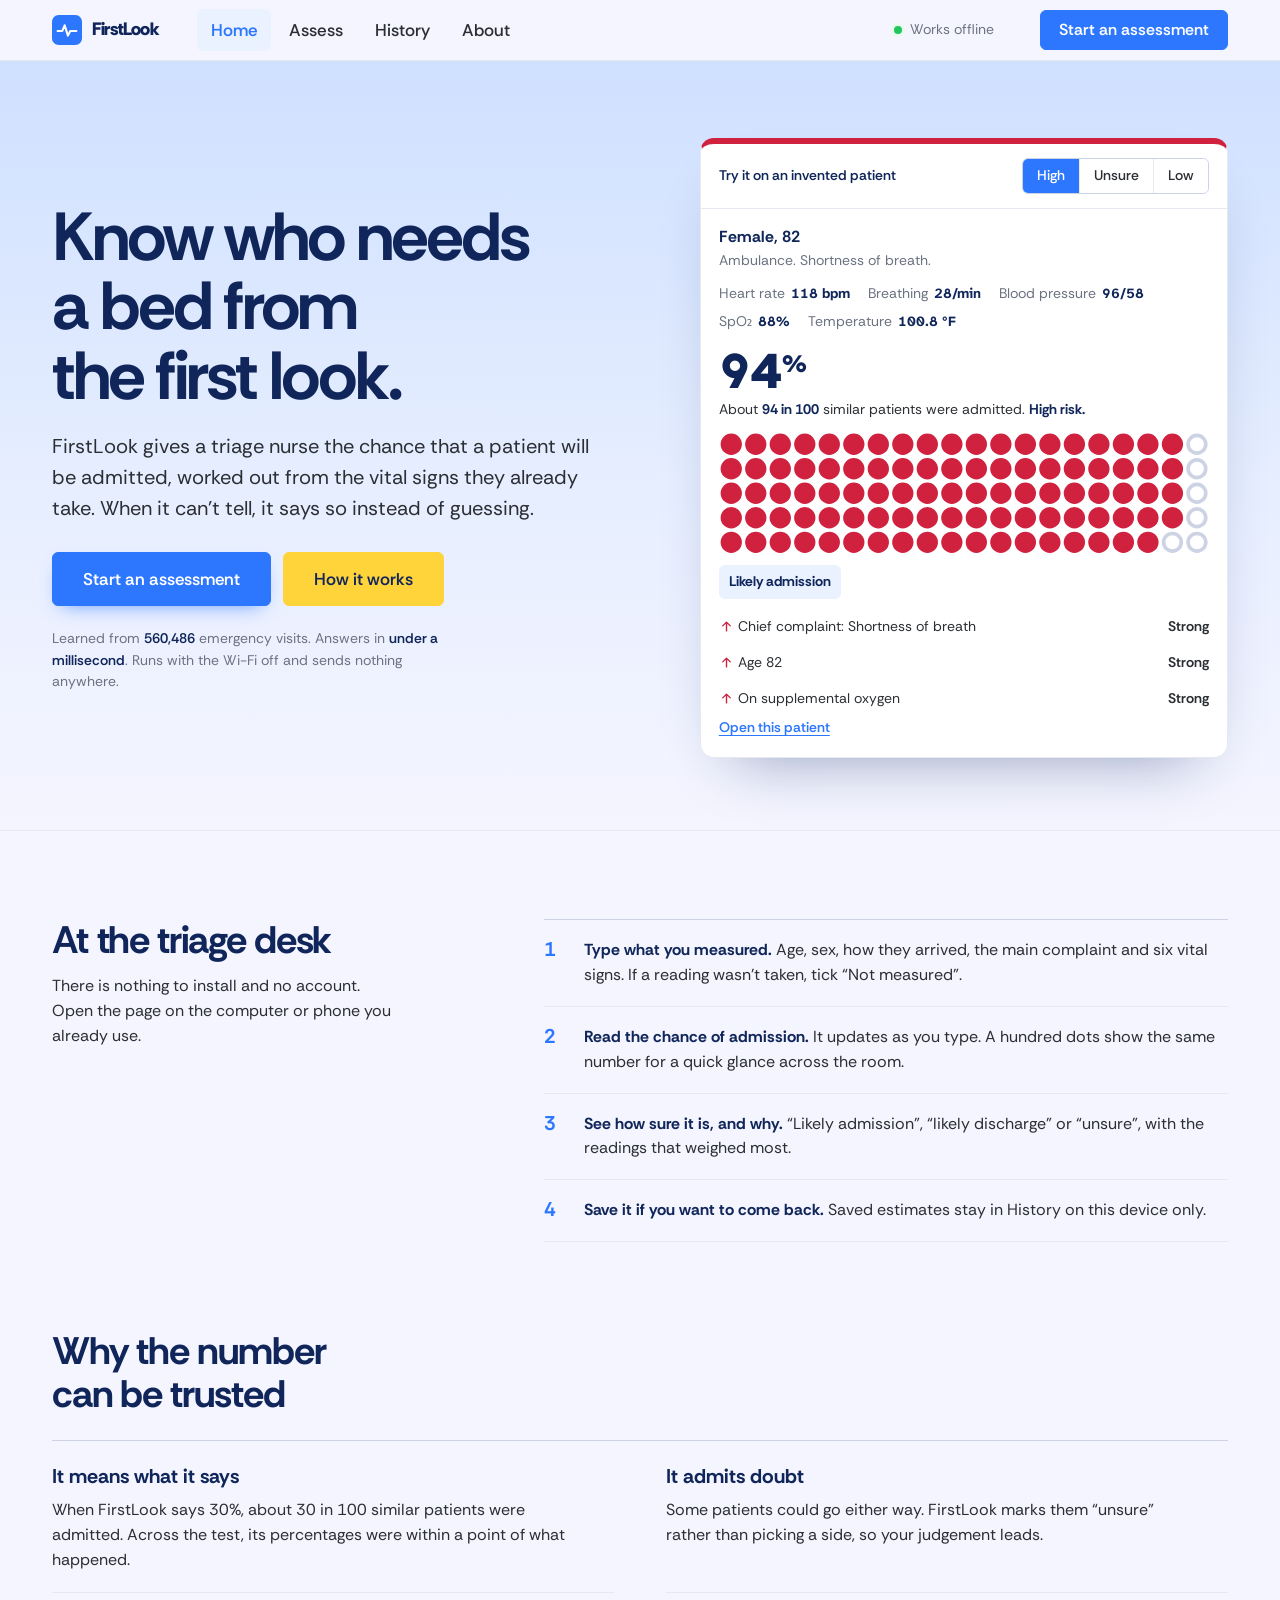
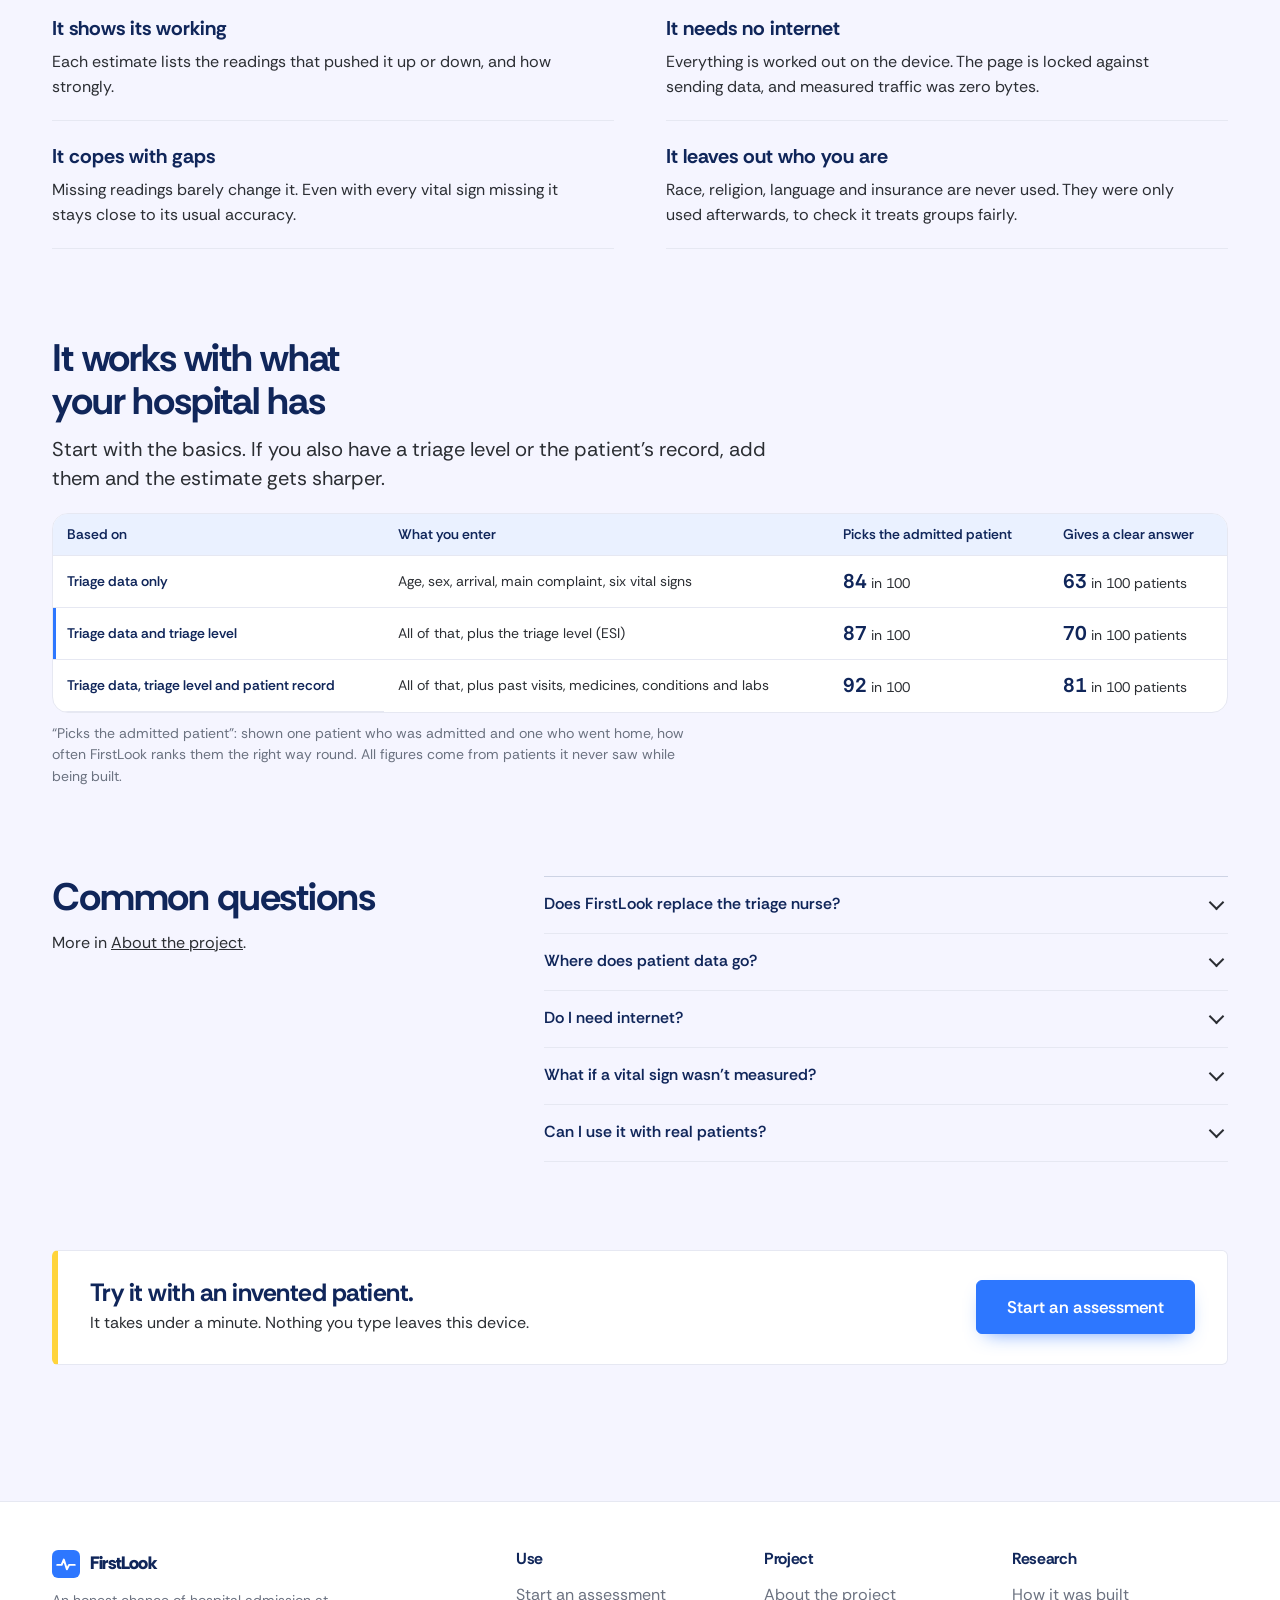
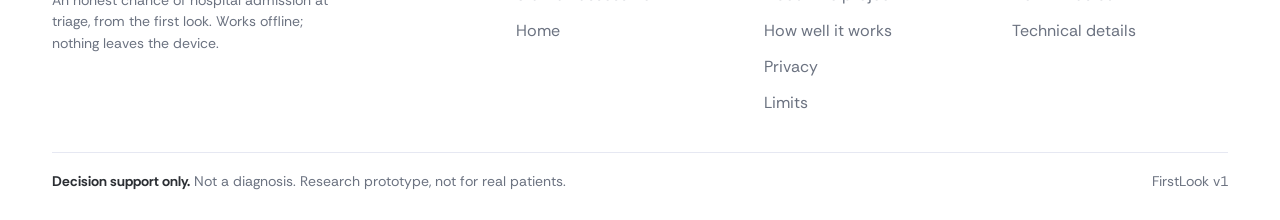
==== frontend/index.html @ 9203020d "Rebuild the web app as a full site with History; split frontend/backend; reorganise src - frontend/:" ====
<!DOCTYPE html>
<html lang="en">
<head>
<meta charset="utf-8">
<meta name="viewport" content="width=device-width, initial-scale=1, viewport-fit=cover">
<meta name="theme-color" content="#f5f5ff">
<meta name="color-scheme" content="light">
<meta name="description" content="FirstLook estimates emergency-department admission risk at triage — calibrated, explained, honest about uncertainty, and fully offline.">
<meta http-equiv="Content-Security-Policy" content="default-src 'self'; script-src 'self'; style-src 'self' 'unsafe-inline'; img-src 'self' data:; font-src 'self'; connect-src 'self'; base-uri 'none'; form-action 'none'">
<title>FirstLook · Admission chance at triage</title>
<link rel="manifest" href="manifest.webmanifest">
<link rel="icon" href="icon.svg" type="image/svg+xml">
<link rel="preload" href="fonts/rethink-sans-latin.woff2" as="font" type="font/woff2" crossorigin>
<link rel="preload" href="fonts/atkinson-next-latin.woff2" as="font" type="font/woff2" crossorigin>
<link rel="stylesheet" href="css/app.css">
</head>
<body>
<svg width="0" height="0" style="position:absolute" aria-hidden="true">
  <defs>
    <pattern id="hatch" width="6" height="6" patternUnits="userSpaceOnUse" patternTransform="rotate(45)">
      <rect width="6" height="6" fill="#fff"/><line x1="0" y1="0" x2="0" y2="6" stroke="currentColor" stroke-width="2.4"/>
    </pattern>
  </defs>
  <symbol id="i-dice" viewBox="0 0 24 24"><rect x="3.5" y="3.5" width="17" height="17" rx="4" fill="none" stroke="currentColor" stroke-width="1.8"/><circle cx="8.5" cy="8.5" r="1.4" fill="currentColor"/><circle cx="15.5" cy="15.5" r="1.4" fill="currentColor"/><circle cx="12" cy="12" r="1.4" fill="currentColor"/></symbol>
  <symbol id="i-x" viewBox="0 0 24 24"><path d="M6 6l12 12M18 6L6 18" stroke="currentColor" stroke-width="2" stroke-linecap="round"/></symbol>
  <symbol id="i-up" viewBox="0 0 24 24"><path d="M12 19V5M6 11l6-6 6 6" fill="none" stroke="currentColor" stroke-width="2.2" stroke-linecap="round" stroke-linejoin="round"/></symbol>
  <symbol id="i-down" viewBox="0 0 24 24"><path d="M12 5v14M6 13l6 6 6-6" fill="none" stroke="currentColor" stroke-width="2.2" stroke-linecap="round" stroke-linejoin="round"/></symbol>
  <symbol id="i-bed" viewBox="0 0 24 24"><path d="M3 18V6M3 14h18v4M21 14v-2a3 3 0 00-3-3h-7v5" fill="none" stroke="currentColor" stroke-width="1.9" stroke-linecap="round" stroke-linejoin="round"/><circle cx="7" cy="10.5" r="2" fill="none" stroke="currentColor" stroke-width="1.9"/></symbol>
  <symbol id="i-home" viewBox="0 0 24 24"><path d="M4 11l8-7 8 7v9H4z" fill="none" stroke="currentColor" stroke-width="1.9" stroke-linejoin="round"/><path d="M10 20v-5h4v5" fill="none" stroke="currentColor" stroke-width="1.9"/></symbol>
  <symbol id="i-split" viewBox="0 0 24 24"><circle cx="12" cy="12" r="8.5" fill="none" stroke="currentColor" stroke-width="1.9"/><path d="M12 3.5v17" stroke="currentColor" stroke-width="1.9"/><path d="M12 7.5l4.5 4.5M12 12l3.5 3.5M12 4.5l7 7" stroke="currentColor" stroke-width="1.3"/></symbol>
</svg>

<a class="skip" href="#main">Skip to content</a>
<header class="top"><div class="wrap top-in">
  <a class="brand" href="#/home" translate="no"><img src="icon.svg" width="30" height="30" alt="">FirstLook</a>
  <nav id="nav" aria-label="Pages"><a href="#/home" data-p="home">Home</a><a href="#/assess" data-p="assess">Assess</a><a href="#/history" data-p="history">History <span class="count-badge" id="hcount" hidden></span></a><a href="#/about" data-p="about">About</a></nav>
  <p class="engine" role="status" id="engine"><span class="led" id="led" aria-hidden="true"></span><span id="nettext">Starting…</span></p>
  <a class="btn primary sm top-cta" href="#/assess">Start an assessment</a>
</div></header>
<div id="live" class="sr-only" aria-live="polite"></div>

<main id="main" tabindex="-1">

<!-- ================================================================ HOME -->
<section id="home" aria-labelledby="t-home">
  <div class="hero">
    <div class="wrap hero-grid">
      <div class="hero-copy">
        <h1 id="t-home">Know who needs a bed from the first look.</h1>
        <p class="hero-lede">FirstLook gives a triage nurse the chance that a patient will be admitted, worked out from the vital signs they already take. When it can’t tell, it says so instead of guessing.</p>
        <div class="cta-row">
          <a class="btn primary lg" href="#/assess">Start an assessment</a>
          <a class="btn sun lg" href="#/about">How it works</a>
        </div>
        <p class="hero-small">Learned from <b>560,486</b> emergency visits. Answers in <b id="h-lat">under a millisecond</b>. Runs with the Wi-Fi off and sends nothing anywhere.</p>
      </div>

      <figure class="demo" aria-label="The real model, running on invented patients">
        <div class="demo-top">
          <figcaption>Try it on an invented patient</figcaption>
          <div class="demo-tabs" id="pv-tabs" role="group" aria-label="Choose a preview patient"></div>
        </div>
        <div class="demo-pt"><p class="demo-who" id="pv-who">…</p><p class="demo-sub" id="pv-sub"></p><dl class="demo-vit" id="pv-vit"></dl></div>
        <div class="demo-est">
          <p class="pct"><b class="num" id="pv-pct">–</b><span>%</span></p>
          <p class="demo-say" id="pv-say"></p>
          <div class="array" id="pv-array" aria-hidden="true"></div>
          <p class="demo-verdict" id="pv-verdict"></p>
          <ol class="factors" id="pv-f"></ol>
          <a class="link" id="pv-open" href="#/assess">Open this patient</a>
        </div>
      </figure>
    </div>
  </div>

  <div class="wrap">
    <section class="band two" aria-labelledby="h-how">
      <div><h2 id="h-how">At the triage desk</h2>
        <p>There is nothing to install and no account. Open the page on the computer or phone you already use.</p></div>
      <ol class="plain-steps">
        <li><b>Type what you measured.</b> Age, sex, how they arrived, the main complaint and six vital signs. If a reading wasn’t taken, tick “Not measured”.</li>
        <li><b>Read the chance of admission.</b> It updates as you type. A hundred dots show the same number for a quick glance across the room.</li>
        <li><b>See how sure it is, and why.</b> “Likely admission”, “likely discharge” or “unsure”, with the readings that weighed most.</li>
        <li><b>Save it if you want to come back.</b> Saved estimates stay in History on this device only.</li>
      </ol>
    </section>

    <section class="band" aria-labelledby="h-feat">
      <h2 id="h-feat">Why the number can be trusted</h2>
      <dl class="spec">
        <div><dt>It means what it says</dt><dd>When FirstLook says 30%, about 30 in 100 similar patients were admitted. Across the test, its percentages were within a point of what happened.</dd></div>
        <div><dt>It admits doubt</dt><dd>Some patients could go either way. FirstLook marks them “unsure” rather than picking a side, so your judgement leads.</dd></div>
        <div><dt>It shows its working</dt><dd>Each estimate lists the readings that pushed it up or down, and how strongly.</dd></div>
        <div><dt>It needs no internet</dt><dd>Everything is worked out on the device. The page is locked against sending data, and measured traffic was zero bytes.</dd></div>
        <div><dt>It copes with gaps</dt><dd>Missing readings barely change it. Even with every vital sign missing it stays close to its usual accuracy.</dd></div>
        <div><dt>It leaves out who you are</dt><dd>Race, religion, language and insurance are never used. They were only used afterwards, to check it treats groups fairly.</dd></div>
      </dl>
    </section>

    <section class="band" aria-labelledby="h-levels">
      <h2 id="h-levels">It works with what your hospital has</h2>
      <p class="band-lede">Start with the basics. If you also have a triage level or the patient’s record, add them and the estimate gets sharper.</p>
      <div class="tablewrap flat"><table class="compare">
        <caption class="sr-only">The three levels of detail</caption>
        <thead><tr><th scope="col">Based on</th><th scope="col">What you enter</th><th scope="col">Picks the admitted patient</th><th scope="col">Gives a clear answer</th></tr></thead>
        <tbody id="h-levels-rows"></tbody>
      </table></div>
      <p class="hint">“Picks the admitted patient”: shown one patient who was admitted and one who went home, how often FirstLook ranks them the right way round. All figures come from patients it never saw while being built.</p>
    </section>

    <section class="band two" aria-labelledby="h-faq">
      <div><h2 id="h-faq">Common questions</h2><p>More in <a href="#/about">About the project</a>.</p></div>
      <div class="faq">
        <details><summary>Does FirstLook replace the triage nurse?</summary><p>No. It sits beside the nurse’s own assessment as a second opinion. The nurse decides.</p></details>
        <details><summary>Where does patient data go?</summary><p>Nowhere. There is no account and no cloud. Saved estimates stay in this browser on this device, and you can clear them at any time.</p></details>
        <details><summary>Do I need internet?</summary><p>Only to open it for the first time. After that it is saved on the device and works with the Wi-Fi off.</p></details>
        <details><summary>What if a vital sign wasn’t measured?</summary><p>Tick “Not measured”. FirstLook was tested with missing readings and stays nearly as good.</p></details>
        <details><summary>Can I use it with real patients?</summary><p>Not yet. It is a research prototype built on US hospital data and hasn’t been through a clinical study. Every patient in the app is invented.</p></details>
      </div>
    </section>

    <section class="closer" aria-labelledby="h-cta">
      <div><h2 id="h-cta">Try it with an invented patient.</h2><p>It takes under a minute. Nothing you type leaves this device.</p></div>
      <a class="btn primary lg" href="#/assess">Start an assessment</a>
    </section>
  </div>
</section>

<!-- ================================================================ HISTORY -->
<section id="history" class="wrap page" aria-labelledby="t-history" hidden>
  <div class="page-head">
    <div><h1 id="t-history">History</h1>
      <p class="lede">Estimates you saved, newest first. They are kept in this browser on this device only.</p></div>
    <div class="page-actions" id="hist-actions">
      <button type="button" class="btn" id="hist-csv">Download as CSV</button>
      <button type="button" class="btn quiet danger" id="hist-clear">Clear history</button>
    </div>
  </div>
  <div class="hist-tools" id="hist-tools">
    <label class="sr-only" for="hist-q">Search saved estimates</label>
    <input id="hist-q" type="text" placeholder="Search by complaint, age or note">
    <div class="seg small" id="hist-band" role="radiogroup" aria-label="Filter by risk">
      <label><input type="radio" name="hband" value="" checked>All</label><label><input type="radio" name="hband" value="High">High</label><label><input type="radio" name="hband" value="Medium">Medium</label><label><input type="radio" name="hband" value="Low">Low</label><label><input type="radio" name="hband" value="unsure">Unsure</label>
    </div>
    <p class="hint" id="hist-sum" aria-live="polite"></p>
  </div>
  <ol class="hlist" id="hlist"></ol>
  <div class="hempty" id="hempty" hidden>
    <p class="big-q">Nothing saved yet</p>
    <p>When an estimate is ready, choose <b>Save to history</b> in the estimate panel. It will appear here so you can reopen it later.</p>
    <a class="btn primary" href="#/assess">Start an assessment</a>
  </div>
</section>

<!-- ================================================================ ASSESS -->
<section id="assess" class="wrap" aria-labelledby="t-assess" hidden>
  <div class="workspace">
  <form id="pform" class="sheet" novalidate autocomplete="off">
    <div class="sheet-head">
      <h1 id="t-assess">Triage assessment</h1>
      <p class="lede">Enter what you measured. The estimate updates as you type and nothing leaves this device.</p>
    </div>

    <div class="quick" aria-labelledby="quick-l">
      <p id="quick-l" class="quick-l">Try it with a synthetic patient</p>
      <div class="quick-row">
        <div class="btnset" id="examples"></div>
        <div class="rand">
          <label class="sr-only" for="acuity">Acuity of the random patient</label>
          <select id="acuity" class="compact"><option value="">Any acuity</option><option value="low">Low acuity</option><option value="medium">Medium acuity</option><option value="high">High acuity</option></select>
          <button type="button" class="btn sun" id="random"><svg class="ic" aria-hidden="true"><use href="#i-dice"/></svg>Random patient</button>
        </div>
      </div>
      <label class="tick small"><input type="checkbox" id="rmiss">Random patients may have a missing vital</label>
      <p class="synthetic" id="exnote" hidden></p>
    </div>

    <fieldset class="part">
      <legend>Patient and arrival</legend>
      <div class="cols">
        <div class="f"><label class="l" for="age">Age</label>
          <div class="unit-in"><input id="age" name="age" type="number" inputmode="numeric" min="18" max="110" placeholder="54" aria-describedby="err-age"><span aria-hidden="true">years</span></div>
          <p class="msg" id="err-age" hidden></p></div>
        <div class="f" role="radiogroup" aria-labelledby="gender-l" aria-describedby="err-gender">
          <span class="l" id="gender-l">Sex</span>
          <div class="seg" id="gender"><label><input type="radio" name="gender" value="Female">Female</label><label><input type="radio" name="gender" value="Male">Male</label></div>
          <p class="msg" id="err-gender" hidden></p></div>
      </div>
      <div class="f" role="radiogroup" aria-labelledby="arrival-l"><span class="l" id="arrival-l">Arrived by</span>
        <div class="chips" id="arrival"></div></div>
      <div class="f f-hour"><label class="l" for="hour">Arrival time</label><select id="hour" name="hour"></select></div>

      <div class="f cc">
        <label class="l" for="ccsearch">Chief complaint <span class="hint">up to 3</span></label>
        <div class="cc-box" id="ccbox">
          <ul class="picked" id="ccchips" aria-label="Selected complaints"></ul>
          <input id="ccsearch" type="text" placeholder="Search, e.g. chest pain" spellcheck="false"
                 role="combobox" aria-expanded="false" aria-controls="ccopts" aria-autocomplete="list" aria-describedby="err-complaints cc-help">
        </div>
        <ul class="opts" id="ccopts" role="listbox" aria-label="Matching complaints" hidden></ul>
        <p class="hint" id="cc-help">Common: <span id="cccommon"></span></p>
        <p class="msg" id="err-complaints" hidden></p>
      </div>
    </fieldset>

    <fieldset class="part">
      <legend>Triage vitals <span class="count" id="vcount"></span></legend>
      <p class="hint part-hint">The strip shows where each reading sits; the clear zone is the usual adult range.</p>
      <div id="vitals"></div>
      <div class="f" role="radiogroup" aria-labelledby="o2-l"><span class="l" id="o2-l">Oxygen at triage</span>
        <div class="seg" id="o2dev"><label><input type="radio" name="o2dev" value="0" checked>Room air</label><label><input type="radio" name="o2dev" value="1">Supplemental O₂</label><label><input type="radio" name="o2dev" value="">Not recorded</label></div></div>
    </fieldset>

    <fieldset class="part">
      <legend>Sharper estimate <span class="count">optional</span></legend>
      <div class="f" role="radiogroup" aria-labelledby="esi-l" aria-describedby="esi-help">
        <span class="l" id="esi-l">Triage level (ESI)</span>
        <div class="seg esi" id="esi"><label><input type="radio" name="esi" value="" checked>Not set</label>
          <label><input type="radio" name="esi" value="1">1</label><label><input type="radio" name="esi" value="2">2</label><label><input type="radio" name="esi" value="3">3</label><label><input type="radio" name="esi" value="4">4</label><label><input type="radio" name="esi" value="5">5</label></div>
        <p class="hint" id="esi-help">1 is the most urgent, 5 the least. If you have it, the estimate gets sharper.</p>
      </div>
      <div class="hist">
        <label class="switch" for="usehist"><input type="checkbox" id="usehist" role="switch"><span class="knob" aria-hidden="true"></span>
          <span><b>Add the patient’s record</b><span class="hint" id="histsub">Past visits, medicines, conditions and lab results give the sharpest estimate.</span></span></label>
        <p class="note" id="histoff">Not available right now. This part needs the FirstLook helper running on this computer; it still works without internet. See “About the project” to switch it on.</p>
        <div id="histbox" hidden></div>
      </div>
    </fieldset>

    <div class="form-foot">
      <p class="errsum" id="errsum" role="alert" hidden></p>
      <div class="foot-row">
        <button type="submit" class="btn primary" id="go">Check and save</button>
        <button type="button" class="btn quiet" id="clear">Clear form</button>
      </div>
    </div>
  </form>

  <aside class="panel" id="estimate" aria-labelledby="t-est" tabindex="-1">
    <div class="tag" id="tag" data-state="empty">
      <div class="tag-head"><h2 id="t-est">Admission estimate</h2><span class="model" id="mname"></span></div>

      <div id="st-empty" class="st">
        <p class="big-q">Who is in front of you?</p>
        <p>Fill in the form and the estimate appears here. Still needed:</p>
        <ul class="todo" id="todo"></ul>
        <details class="howto"><summary>How to read an estimate</summary>
          <p><b>The number means what it says.</b> 30% means about 30 in 100 similar patients were admitted.</p>
          <p><b>A confidence check comes with it.</b> It says “likely admission”, “likely discharge”, or “unsure” when the patient could go either way.</p>
          <p><b>“What moved it”</b> shows what FirstLook weighed most. These are patterns in past patients, not causes.</p></details>
      </div>

      <div id="st-fix" class="st" hidden>
        <p class="big-q">Check these readings</p>
        <ul class="todo" id="fixlist"></ul>
      </div>

      <div id="st-result" class="st" hidden>
        <div class="readout">
          <p class="pct"><b class="num" id="pct">–</b><span>%</span></p>
          <p class="pct-say" id="pctsay"></p>
        </div>
        <div class="array" id="array" aria-hidden="true"></div>
        <div class="scale" id="scale" aria-hidden="true"></div>
        <div class="verdict" id="verdict"><svg class="ic" aria-hidden="true"><use id="vicon" href="#i-split"/></svg><div><p class="v-t" id="conftitle"></p><p class="v-d" id="conftext"></p></div></div>
        <div class="why">
          <h3>What moved it</h3>
          <ol class="factors" id="factors"></ol>
          <button type="button" class="link" id="morefactors" aria-expanded="false" hidden>Show all factors</button>
          <p class="hint" id="exnote2"></p>
        </div>
        <dl class="meta"><div><dt>Based on</dt><dd id="mtier"></dd></div><div><dt>Worked out on</dt><dd id="mengine"></dd></div><div><dt>Took</dt><dd class="num" id="mms"></dd></div></dl>
        <div class="save">
          <label class="l" for="hnote">Note <span class="hint">optional, e.g. bay or initials</span></label>
          <div class="save-row"><input id="hnote" type="text" maxlength="60" autocomplete="off"><button type="button" class="btn sun" id="hsave">Save to history</button></div>
          <p class="hint" id="hsaved" hidden></p>
        </div>
      </div>
    </div>
    <p class="disc">Decision support only. Clinical judgement decides.</p>
  </aside>
  </div>
  <a class="peek" id="peek" href="#estimate" hidden><span id="peektext"></span><b>View estimate</b></a>
</section>

<!-- ================================================================ ABOUT: the whole project in plain words -->
<section id="about" class="wrap page about" aria-labelledby="t-about" hidden>
  <header class="ab-hero">
    <h1 id="t-about">FirstLook helps a triage nurse see, in the first minutes, how likely a patient is to need a hospital bed.</h1>
    <p class="lede">It uses only what the nurse already records, works with no internet at all, and says plainly when it is not sure.</p>
    <dl class="facts inline">
      <div><dt>Learned from</dt><dd>560,486 real emergency visits</dd></div>
      <div><dt>Needs internet</dt><dd>Never</dd></div>
      <div><dt>Time to answer</dt><dd>Under a millisecond</dd></div>
    </dl>
  </header>

  <div class="ab-body">
  <nav class="toc" aria-label="On this page">
    <a href="#ab-why">Why it exists</a><a href="#ab-how">How it works</a><a href="#ab-read">Reading an estimate</a><a href="#ab-levels">Three levels of detail</a>
    <a href="#ab-good">How well it works</a><a href="#ab-private">Privacy</a><a href="#ab-built">How it was built</a><a href="#ab-limits">Limits</a><a href="#ab-tech">Technical details</a>
  </nav>

  <div class="prose">
  <section id="ab-why"><h2>Why it exists</h2>
    <p>Emergency departments are crowded. In the first few minutes a nurse decides who is seen first, and an early sense of who will need a bed helps the whole department plan.</p>
    <p>Many hospitals, especially in India, have no patient records system, no formal triage scale and unreliable internet. Most prediction tools assume all three. FirstLook was built for the hospital that has none of them: a nurse, a thermometer, a pulse oximeter and a cheap computer or phone.</p>
  </section>

  <section id="ab-how"><h2>How it works</h2>
    <ol class="steps">
      <li><b>The nurse enters what they measured.</b> Age, sex, how the patient arrived, the main complaint, and six vital signs. A reading that wasn’t taken can be marked “Not measured”.</li>
      <li><b>FirstLook compares the patient with past ones.</b> It has learned from over half a million earlier emergency visits which patterns tended to end in admission.</li>
      <li><b>It shows a chance of admission and how sure it is.</b> The estimate updates as you type, together with the main reasons behind it.</li>
      <li><b>The nurse decides.</b> FirstLook is a second opinion, never the decision.</li>
    </ol>
  </section>

  <section id="ab-read"><h2>Reading an estimate</h2>
    <div class="read">
      <div><h3>The percentage</h3><p>“44%” means that of 100 past patients like this one, about 44 were admitted. The dots show the same thing at a glance.</p></div>
      <div><h3>Low, medium, high</h3><p id="ab-bands">Among patients marked low, at least 95 in 100 went home. Among patients marked high, at least 80 in 100 were admitted.</p></div>
      <div><h3>The confidence check</h3><p>“Likely admission” or “likely discharge” means FirstLook is confident, and that check is right at least 9 times in 10. “Unsure” means the patient could go either way, so the nurse’s judgement matters most.</p></div>
      <div><h3>What moved it</h3><p>The longest bars mattered most. Red pushed the chance up; blue pulled it down. These are patterns in past patients, not causes of illness.</p></div>
    </div>
  </section>

  <section id="ab-levels"><h2>Three levels of detail</h2>
    <p>FirstLook uses whatever the hospital has. Each estimate says which level it was based on.</p>
    <div class="levels" id="ab-levelcards"></div>
  </section>

  <section id="ab-good"><h2>How well it works</h2>
    <p>Every result below comes from patients FirstLook never saw while it was being built. That test was opened only once, after every design choice was fixed, so the numbers could not be tuned to look good.</p>
    <ul class="wins" id="ab-wins"></ul>
    <figure class="chart"><figcaption><h3>When it says 30%, about 30% are admitted</h3><p>Each line compares what FirstLook predicted with what actually happened. Lines on the diagonal mean the percentages can be taken at face value.</p></figcaption><div id="c-cal"></div></figure>
    <figure class="chart"><figcaption><h3>Moving to a new hospital</h3><p id="c-la-cap">At a hospital it had never seen, FirstLook’s confidence check needed a little local tuning. After a few hundred local visits it was reliable again, without retraining.</p></figcaption><div id="c-la"></div></figure>
  </section>

  <section id="ab-private"><h2>Privacy: nothing leaves the device</h2>
    <p>All the working-out happens on the computer or phone in front of the nurse. FirstLook has no account, no cloud and no tracking. Estimates you choose to save stay in this browser on this device, and History lets you delete them. After the first visit it keeps working with Wi-Fi switched off, and the page is locked so it cannot send data anywhere.</p>
    <p>This was measured, not assumed: running in a sealed box with no network, FirstLook sent <b id="ab-bytes">0 bytes</b>. Race, religion, language and insurance are never used to make an estimate. They were used only to check that FirstLook works fairly across groups.</p>
    <dl class="status"><div><dt>Works offline on this device</dt><dd id="swstate">checking…</dd></div><div><dt>Patient-record helper</dt><dd id="srvstate">checking…</dd></div></dl>
  </section>

  <section id="ab-built"><h2>How it was built</h2>
    <ol class="steps">
      <li><b>The data.</b> 560,486 de-identified emergency visits from three US hospitals: a large teaching hospital, a community hospital and a stand-alone emergency department (Hong, Haimovich &amp; Taylor, <i>PLoS ONE</i> 2018). Anything a nurse couldn’t know at triage was removed first, so FirstLook can’t cheat by peeking at the outcome.</li>
      <li><b>Choosing the method.</b> Five kinds of prediction model were compared fairly on the same patients, at each level of detail, and the best for each level was kept.</li>
      <li><b>Making the numbers honest.</b> The percentages were adjusted so that “30%” really means 30 in 100, and a confidence check was added that knows when to say “unsure”.</li>
      <li><b>Testing what goes wrong.</b> FirstLook was moved to each hospital it hadn’t learned from, given patients with missing readings, and checked across age, sex and other groups.</li>
      <li><b>Making it small.</b> The everyday model was shrunk to about 9 KB, smaller than a photo, so it runs inside a web browser on a cheap phone.</li>
      <li><b>The app.</b> This page: one screen, live answers, works offline.</li>
    </ol>
  </section>

  <section id="ab-limits"><h2>Limits</h2>
    <ul class="limits">
      <li>It is a research prototype, not a medical device. It must not be used with real patients.</li>
      <li>It learned from US hospitals. It has not yet been tested in Indian hospitals, where patients and practice differ.</li>
      <li>It is less sharp for patients over 80, most of whom are admitted anyway.</li>
      <li>It has not yet been tried by nurses in a timed study; that is the next step.</li>
      <li>Every patient you can load in this app is invented for the demo.</li>
    </ul>
    <p class="credit">An M.Tech project in Computer Science (AI &amp; Data Science) by Gagan Chandra.</p>
  </section>

  <section id="ab-tech"><h2>Technical details</h2>
    <p>For researchers and reviewers. Everything above, in the field’s own terms.</p>
    <details class="tech"><summary>Model results on the held-out test set</summary>
      <div class="tablewrap" id="kpis"></div>
      <div class="tablewrap" style="margin-top:12px"><table id="mt"></table></div>
      <p class="hint" id="aboutnote"></p></details>
    <details class="tech"><summary>Decision curve</summary>
      <p class="hint">Net benefit across decision thresholds, against admitting everyone or no one.</p><div id="c-dca"></div></details>
    <details class="tech"><summary>Speed and size on a small device</summary>
      <p class="hint">Measured in Docker with no network, 2 CPUs and 2 GB of memory.</p><div class="tablewrap" id="t-bench"></div></details>
    <details class="tech"><summary>How the software is put together</summary>
      <p>The web app is plain HTML, CSS and JavaScript with no outside libraries; a strict content-security policy blocks every connection except to this device, and a service worker caches it for offline use. The triage-only and triage-level models (logistic regression) run in the browser. The patient-record model (gradient-boosted trees, run with ONNX Runtime) runs on an optional local server bound to 127.0.0.1; start it with <code translate="no">./run.sh start web</code>. Explanations are exact per-feature contributions (logistic regression) or TreeSHAP values (trees), on the log-odds scale. The confidence check is split conformal prediction at α = 0.10.</p>
      <p class="hint" id="evfoot"></p></details>
  </section>
  </div>
  </div>
</section>
</main>

<div class="toast" id="toast" role="status" hidden><span id="toastmsg"></span><button type="button" id="undo">Undo</button></div>
<footer class="foot"><div class="wrap">
  <div class="foot-grid">
    <div class="foot-brand"><a class="brand" href="#/home" translate="no"><img src="icon.svg" width="28" height="28" alt="">FirstLook</a>
      <p>An honest chance of hospital admission at triage, from the first look. Works offline; nothing leaves the device.</p></div>
    <nav aria-label="Use FirstLook"><h2>Use</h2><a href="#/assess">Start an assessment</a><a href="#/home">Home</a></nav>
    <nav aria-label="The project"><h2>Project</h2><a href="#/about">About the project</a><a href="#/about" data-to="ab-good">How well it works</a><a href="#/about" data-to="ab-private">Privacy</a><a href="#/about" data-to="ab-limits">Limits</a></nav>
    <nav aria-label="Research"><h2>Research</h2><a href="#/about" data-to="ab-built">How it was built</a><a href="#/about" data-to="ab-tech">Technical details</a></nav>
  </div>
  <div class="foot-in">
    <span><b>Decision support only.</b> Not a diagnosis. Research prototype, not for real patients.</span>
    <span translate="no">FirstLook <span id="fver"></span></span>
  </div>
</div></footer>

<script src="js/model.js"></script>
<script src="js/charts.js"></script>
<script src="js/app.js"></script>
</body>
</html>
---- frontend/css/app.css ----
/* FirstLook web app. Palette, buttons and type follow the HealthAI design language: lavender-white ground,
   one confident blue (#2d77ff), deep navy headings, a yellow secondary action, 6px-radius solid buttons, Rethink Sans.
   Numbers people type or read clinically (vitals, the %) use Atkinson Hyperlegible Next: 0/O and 1/l/I never collide.
   Both fonts are self-hosted (OFL) so the app stays offline. Risk colours appear only in the estimate. */
@font-face { font-family: "Rethink Sans"; font-style: normal; font-weight: 400 800; font-display: swap;
  src: url(../fonts/rethink-sans-latin.woff2) format("woff2");
  unicode-range: U+0000-00FF, U+0131, U+0152-0153, U+02BB-02BC, U+02C6, U+02DA, U+02DC, U+0304, U+0308, U+0329, U+2000-206F, U+20AC, U+2122, U+2191, U+2193, U+2212, U+2215, U+FEFF, U+FFFD; }
@font-face { font-family: "Rethink Sans"; font-style: normal; font-weight: 400 800; font-display: swap;
  src: url(../fonts/rethink-sans-latin-ext.woff2) format("woff2");
  unicode-range: U+0100-02BA, U+02BD-02C5, U+02C7-02CC, U+02CE-02D7, U+02DD-02FF, U+1D00-1DBF, U+1E00-1E9F, U+1EF2-1EFF, U+2020, U+20A0-20AB, U+20AD-20C4, U+2113, U+2C60-2C7F, U+A720-A7FF; }
@font-face { font-family: "Atkinson Next"; font-style: normal; font-weight: 200 800; font-display: swap;
  src: url(../fonts/atkinson-next-latin.woff2) format("woff2");
  unicode-range: U+0000-00FF, U+0131, U+0152-0153, U+02BB-02BC, U+02C6, U+02DA, U+02DC, U+0304, U+0308, U+0329, U+2000-206F, U+20AC, U+2122, U+2191, U+2193, U+2212, U+2215, U+FEFF, U+FFFD; }
@font-face { font-family: "Atkinson Next"; font-style: normal; font-weight: 200 800; font-display: swap;
  src: url(../fonts/atkinson-next-latin-ext.woff2) format("woff2");
  unicode-range: U+0100-02BA, U+02BD-02C5, U+02C7-02CC, U+02CE-02D7, U+02DD-02FF, U+1D00-1DBF, U+1E00-1E9F, U+1EF2-1EFF, U+2020, U+20A0-20AB, U+20AD-20C4, U+2113, U+2C60-2C7F, U+A720-A7FF; }

:root {
  color-scheme: light;
  /* HealthAI tokens */
  --paper: #f5f5ff; --sheet: #ffffff; --wash: #eef1fb; --sky: #cfe0ff;
  --ink: #10265a; --ink-2: #2b2e33; --muted: #6b7280; --rule: #e6e8f2; --rule-2: #cdd3e4;
  --brand: #2d77ff; --brand-hover: #1f63e6; --brand-soft: #eaf1ff; --brand-line: #bcd5ff;
  --sun: #ffd43b; --sun-hover: #f5c518;
  /* risk — only ever paired with a shape and a word */
  --low: #15803d; --low-fill: #22c55e; --low-bg: #e8faee;
  --med: #8a5a00; --med-fill: #ffb800; --med-bg: #fdf3e2;
  --high: #d0213f; --high-bg: #fdebef;
  --unc: #8a24c4; --unc-bg: #f6ecfd;
  --raise: #d0213f; --lower: #2d77ff;
  /* observation-strip zones */
  --zone-ok: #ffffff; --zone-1: #fff4d1; --zone-2: #fde0e6;
  /* charts: tiers are ordered (more information → deeper blue) */
  --s1: #8fb5ff; --s2: #2d77ff; --s3: #10265a; --grid: #eceef6; --axis: #a3aac0;

  --f: "Rethink Sans", system-ui, -apple-system, "Segoe UI", sans-serif;
  --fn: "Atkinson Next", "Rethink Sans", system-ui, sans-serif;
  --r: 16px; --r-s: 6px;
  --step--1: .875rem; --step-0: 1rem; --step-1: 1.25rem; --step-2: 1.563rem; --step-3: 2.25rem; --step-5: 3.815rem;
  --ease: cubic-bezier(.2, .7, .2, 1);
}

* { box-sizing: border-box; }
html { -webkit-text-size-adjust: 100%; scroll-padding-top: 76px; }
body { margin: 0; background: var(--paper); color: var(--ink-2); font: 400 var(--step-0)/1.55 var(--f);
  -webkit-font-smoothing: antialiased; text-rendering: optimizeLegibility; }
h1, h2, h3 { margin: 0; line-height: 1.12; font-weight: 700; letter-spacing: -.02em; color: var(--ink); text-wrap: balance; }
p { margin: 0; }
a { color: inherit; }
code { font-size: .92em; background: var(--wash); padding: .1em .35em; border-radius: 4px; }
.num { font-family: var(--fn); font-variant-numeric: tabular-nums; }
.sr-only { position: absolute; width: 1px; height: 1px; padding: 0; margin: -1px; overflow: hidden; clip: rect(0 0 0 0); white-space: nowrap; border: 0; }
.wrap { max-width: 1240px; margin: 0 auto; padding: 0 clamp(16px, 3vw, 32px); }
.ic { width: 20px; height: 20px; flex: none; }
:focus-visible { outline: 3px solid var(--brand); outline-offset: 2px; border-radius: 4px; }
[hidden] { display: none !important; }

.skip { position: absolute; left: 12px; top: -60px; z-index: 50; background: var(--brand); color: #fff; padding: 10px 14px; border-radius: var(--r-s); text-decoration: none; }
.skip:focus { top: 12px; }

/* ---------------------------------------------------------------- top bar */
.top { position: sticky; top: 0; z-index: 20; background: rgba(245, 245, 255, .86); backdrop-filter: blur(10px); border-bottom: 1px solid var(--rule); }
.top-in { display: flex; align-items: center; gap: clamp(12px, 3vw, 40px); min-height: 60px; }
.brand { display: flex; align-items: center; gap: 10px; color: var(--ink); font-weight: 800; font-size: 1.125rem; letter-spacing: -.02em; text-decoration: none; }
nav { display: flex; gap: 4px; }
nav a { text-decoration: none; padding: 8px 14px; border-radius: var(--r-s); color: var(--ink-2); font-weight: 500; font-size: 1.0625rem; }
nav a:hover { background: var(--wash); color: var(--ink); }
nav a[aria-current="page"] { color: var(--brand); background: var(--brand-soft); font-weight: 600; }
.engine { margin-left: auto; display: flex; align-items: center; gap: 8px; font-size: var(--step--1); color: var(--muted); }
.led { width: 8px; height: 8px; border-radius: 50%; background: var(--rule-2); box-shadow: 0 0 0 3px rgba(0, 0, 0, .04); }
.led.on { background: var(--low-fill); box-shadow: 0 0 0 3px var(--low-bg); }

main { outline: none; background: linear-gradient(180deg, var(--sky) 0, #e3ecff 120px, var(--paper) 340px) no-repeat; padding: clamp(20px, 3vw, 36px) 0 64px; min-height: 70vh; }

/* ---------------------------------------------------------------- workspace */
.workspace { display: grid; grid-template-columns: minmax(0, 1fr) minmax(340px, 410px); gap: clamp(20px, 3vw, 40px); align-items: start; }
.sheet { background: var(--sheet); border: 1px solid var(--rule); border-radius: var(--r); padding: clamp(18px, 3vw, 36px); }
.sheet-head h1 { font-size: var(--step-3); }
.lede { color: var(--ink-2); margin-top: 6px; max-width: 60ch; }

.quick { margin: 22px 0 6px; padding: 16px 18px; background: var(--brand-soft); border: 1px solid var(--brand-line); border-radius: var(--r-s); display: grid; gap: 10px; }
.quick-l { color: var(--ink); font-weight: 600; font-size: var(--step--1); }
.quick-row { display: flex; flex-wrap: wrap; gap: 8px 16px; align-items: center; justify-content: space-between; }
.btnset, .rand { display: flex; flex-wrap: wrap; gap: 6px; align-items: center; }
.synthetic { font-size: var(--step--1); color: var(--ink-2); border-left: 3px solid var(--brand); padding-left: 10px; }
.synthetic b { color: var(--ink); }

.part { border: 0; margin: 0; padding: 26px 0 4px; border-top: 1px solid var(--rule); margin-top: 22px; min-width: 0; }
.part legend { float: left; width: 100%; padding: 0; color: var(--ink); font-weight: 700; font-size: var(--step-1); margin-bottom: 14px; letter-spacing: -.01em; }
.part legend + * { clear: both; }
.count { font-weight: 500; font-size: var(--step--1); color: var(--muted); margin-left: 8px; letter-spacing: 0; }
.part-hint { margin: -6px 0 12px; }
.cols { display: grid; grid-template-columns: minmax(0, 11rem) minmax(0, 1fr); gap: 16px 24px; }
.f { margin-bottom: 18px; min-width: 0; }
.f-hour { max-width: 22rem; }
.l { display: block; color: var(--ink); font-weight: 600; margin-bottom: 6px; }
.hint { color: var(--muted); font-size: var(--step--1); font-weight: 400; }
.l .hint { margin-left: 6px; }

/* inputs */
input[type=number], input[type=text], select {
  font: inherit; font-size: max(16px, 1rem); color: var(--ink); width: 100%; min-height: 46px;
  padding: 10px 12px; background: var(--sheet); border: 1.5px solid var(--rule-2); border-radius: var(--r-s);
  transition: border-color .15s, box-shadow .15s;
}
input::placeholder { color: #8b93b0; }
input:hover, select:hover { border-color: var(--brand-line); }
input[type=number] { font-family: var(--fn); }
input:focus, select:focus { outline: none; border-color: var(--brand); box-shadow: 0 0 0 4px rgba(45, 119, 255, .16); }
input[aria-invalid=true] { border-color: var(--high); background: #fff8f9; }
input:disabled { background: var(--paper); color: var(--muted); border-style: dashed; }
select { appearance: none; padding-right: 36px; cursor: pointer;
  background: var(--sheet) url("data:image/svg+xml,%3Csvg xmlns='http://www.w3.org/2000/svg' width='12' height='8'%3E%3Cpath d='M1 1l5 5 5-5' fill='none' stroke='%2310265a' stroke-width='2'/%3E%3C/svg%3E") no-repeat right 14px center; }
select.compact { width: auto; min-height: 40px; padding-block: 6px; }
input[type=number] { -moz-appearance: textfield; }
input[type=number]::-webkit-inner-spin-button, input[type=number]::-webkit-outer-spin-button { -webkit-appearance: none; margin: 0; }
.unit-in { position: relative; }
.unit-in input { padding-right: 58px; font-weight: 700; color: var(--ink); font-size: 1.125rem; }
.unit-in span { position: absolute; right: 12px; top: 50%; transform: translateY(-50%); color: var(--muted); font-size: var(--step--1); pointer-events: none; }

/* messages */
.msg { margin-top: 6px; font-size: var(--step--1); color: var(--high); font-weight: 600; display: flex; gap: 6px; }
.msg::before { content: "!"; flex: none; width: 18px; height: 18px; border-radius: 50%; background: var(--high); color: #fff; font-size: 12px; font-weight: 800; display: grid; place-items: center; margin-top: 1px; }
.msg.warn { color: var(--med); }
.msg.warn::before { background: var(--med-fill); color: #10265a; }

/* segmented control + chips: real radio buttons, styled */
.seg { display: inline-flex; flex-wrap: wrap; border: 1.5px solid var(--rule-2); border-radius: var(--r-s); overflow: hidden; background: var(--sheet); }
.seg label { position: relative; display: flex; align-items: center; justify-content: center; min-height: 43px; padding: 0 18px; cursor: pointer; font-weight: 500; color: var(--ink-2); border-right: 1px solid var(--rule); }
.seg label:last-child { border-right: 0; }
.seg.esi label { min-width: 48px; padding: 0 12px; }
.seg input, .chips input { position: absolute; opacity: 0; inset: 0; margin: 0; cursor: pointer; }
.seg label:hover { background: var(--brand-soft); }
.seg label:has(input:checked) { background: var(--brand); color: #fff; font-weight: 600; }
.seg label:has(input:focus-visible), .chips label:has(input:focus-visible) { outline: 3px solid var(--ink); outline-offset: -3px; }
.seg[aria-invalid=true] { border-color: var(--high); }
.chips { display: flex; flex-wrap: wrap; gap: 6px; }
.chips label { position: relative; display: inline-flex; align-items: center; min-height: 40px; padding: 0 16px; border: 1.5px solid var(--rule-2); border-radius: var(--r-s); background: var(--sheet); cursor: pointer; font-weight: 500; color: var(--ink-2); }
.chips label:hover { border-color: var(--brand); color: var(--brand); }
.chips label:has(input:checked) { background: var(--brand); border-color: var(--brand); color: #fff; font-weight: 600; }

.tick { display: inline-flex; align-items: center; gap: 8px; cursor: pointer; min-height: 32px; }
.tick input { width: 18px; height: 18px; accent-color: var(--brand); margin: 0; }
.tick.small { font-size: var(--step--1); color: var(--ink-2); }

/* complaint combobox (WAI-ARIA APG pattern) */
.cc { position: relative; }
.cc-box { display: flex; flex-wrap: wrap; gap: 6px; align-items: center; padding: 5px; border: 1.5px solid var(--rule-2); border-radius: var(--r-s); background: var(--sheet); }
.cc-box:focus-within { border-color: var(--brand); box-shadow: 0 0 0 4px rgba(45, 119, 255, .16); }
.cc-box.bad { border-color: var(--high); }
.cc-box input { flex: 1 1 12rem; border: 0; min-height: 36px; padding: 4px 8px; box-shadow: none !important; }
.picked { display: contents; list-style: none; }
.picked li { display: contents; }
.picked button { display: inline-flex; align-items: center; gap: 6px; min-height: 34px; padding: 0 6px 0 12px; border: 0; border-radius: var(--r-s); background: var(--brand-soft); color: var(--brand); font: inherit; font-weight: 600; cursor: pointer; }
.picked button:hover { background: var(--brand-line); }
.picked button .ic { width: 16px; height: 16px; opacity: .8; }
.picked button:hover .ic { opacity: 1; }
.opts { position: absolute; z-index: 10; left: 0; right: 0; margin: 4px 0 0; padding: 4px; list-style: none; max-height: 260px; overflow: auto; background: var(--sheet);
  border: 1px solid var(--rule-2); border-radius: var(--r-s); box-shadow: 0 16px 40px -16px rgba(45, 119, 255, .45); }
.opts li { padding: 9px 12px; border-radius: 4px; cursor: pointer; }
.opts li[aria-selected=true] { background: var(--brand); color: #fff; }
.opts li mark { background: none; color: inherit; font-weight: 750; text-decoration: underline; text-underline-offset: 3px; }
.opts .none { color: var(--muted); cursor: default; }
#cc-help { margin-top: 8px; }
.common { font: inherit; font-size: var(--step--1); color: var(--brand); background: none; border: 0; padding: 4px 2px; min-height: 28px; cursor: pointer; text-decoration: underline; text-decoration-color: var(--brand-line); text-underline-offset: 3px; }
.common:hover { text-decoration-color: var(--brand); }

/* vitals: an observation-chart row per reading */
.vital { display: grid; grid-template-columns: 9.5rem 8.5rem minmax(0, 1fr) auto; gap: 6px 16px; align-items: center; padding: 10px 0; border-bottom: 1px dashed var(--rule); }
.vital:last-child { border-bottom: 0; }
.vital .l { margin: 0; }
.vital .l small { display: block; font-weight: 400; color: var(--muted); font-size: var(--step--1); }
.vital .msg { grid-column: 2 / -1; margin: 0; }
.vital .unit-in input { min-height: 44px; }
.strip { position: relative; height: 30px; }
.strip .zones { position: absolute; left: 0; right: 0; top: 4px; height: 12px; border: 1px solid var(--rule-2); border-radius: 3px; overflow: hidden; }
.strip .zones i { position: absolute; top: 0; bottom: 0; }
.strip .z0 { background: var(--zone-ok); } .strip .z1 { background: var(--zone-1); } .strip .z2 { background: var(--zone-2); }
.strip .tk { position: absolute; top: 18px; transform: translateX(-50%); font-size: 11px; color: var(--muted); line-height: 1; }
.strip .dot { position: absolute; top: 1px; width: 18px; height: 18px; margin-left: -9px; border-radius: 50%; background: var(--brand); border: 3px solid #fff; box-shadow: 0 0 0 1px var(--brand), 0 2px 6px rgba(45, 119, 255, .4); transition: left .2s var(--ease); }
.vital.nm .strip { opacity: .35; }
.vital.nm .l { color: var(--muted); }
.nmt { display: inline-flex; align-items: center; gap: 6px; font-size: var(--step--1); color: var(--ink-2); cursor: pointer; min-height: 32px; white-space: nowrap; }
.nmt input { width: 18px; height: 18px; accent-color: var(--brand); margin: 0; }

/* history (record) */
.hist { border-top: 1px dashed var(--rule); padding-top: 14px; }
.switch { display: flex; gap: 12px; align-items: flex-start; cursor: pointer; min-height: 32px; }
.switch input { position: absolute; opacity: 0; width: 44px; height: 26px; margin: 0; }
.knob { flex: none; width: 44px; height: 26px; border-radius: 999px; background: var(--rule-2); position: relative; transition: background .2s; margin-top: 1px; }
.knob::after { content: ""; position: absolute; top: 3px; left: 3px; width: 20px; height: 20px; border-radius: 50%; background: #fff; transition: transform .2s var(--ease); box-shadow: 0 1px 2px rgba(0, 0, 0, .25); }
.switch input:checked + .knob { background: var(--brand); }
.switch input:checked + .knob::after { transform: translateX(18px); }
.switch input:focus-visible + .knob { outline: 3px solid var(--brand); outline-offset: 2px; }
.switch input:disabled + .knob { opacity: .5; }
.switch:has(input:disabled) { cursor: not-allowed; }
.switch b { display: block; }
.note { margin-top: 10px; font-size: var(--step--1); color: var(--ink-2); background: var(--brand-soft); border-radius: var(--r-s); padding: 10px 12px; }
.hist-grid { display: grid; grid-template-columns: repeat(auto-fill, minmax(190px, 1fr)); gap: 10px 16px; margin-top: 10px; }
.hist-grid .l { font-weight: 500; font-size: var(--step--1); }
.hist details { margin-top: 14px; }
.hist summary, .howto summary { cursor: pointer; font-weight: 650; min-height: 32px; display: flex; align-items: center; }
.sub-h { font-weight: 650; margin-top: 14px; font-size: var(--step--1); }

/* form footer */
.form-foot { border-top: 1px solid var(--rule); margin-top: 18px; padding-top: 18px; display: grid; gap: 12px; }
.foot-row { display: flex; gap: 10px; flex-wrap: wrap; }
.errsum { color: var(--high); font-weight: 650; }

/* buttons — HealthAI: solid fills, 6px radius, generous horizontal padding, medium-weight label */
.btn { display: inline-flex; align-items: center; justify-content: center; gap: 8px; min-height: 44px; padding: 0 20px; font: inherit; font-size: 1rem; font-weight: 500;
  color: var(--ink); background: var(--sheet); border: 1px solid var(--rule-2); border-radius: var(--r-s); cursor: pointer; text-decoration: none; touch-action: manipulation;
  transition: background-color .15s, border-color .15s, color .15s; }
.btn:hover { border-color: var(--brand); color: var(--brand); }
.btn:active { transform: translateY(1px); }
.btn.primary { background: var(--brand); color: #fff; border-color: var(--brand); min-height: 52px; padding: 0 32px; font-weight: 600; box-shadow: 0 8px 20px -10px rgba(45, 119, 255, .8); }
.btn.primary:hover { background: var(--brand-hover); border-color: var(--brand-hover); color: #fff; }
.btn.sun { background: var(--sun); border-color: var(--sun); color: var(--ink); font-weight: 600; }
.btn.sun:hover { background: var(--sun-hover); border-color: var(--sun-hover); color: var(--ink); }
.btn.quiet { border-color: transparent; background: none; color: var(--ink-2); min-height: 52px; }
.btn.quiet:hover { color: var(--brand); background: var(--brand-soft); }
.btn:disabled { opacity: .55; cursor: progress; }
.link { font: inherit; font-weight: 600; color: var(--brand); background: none; border: 0; padding: 6px 0; min-height: 32px; cursor: pointer; text-decoration: underline; text-underline-offset: 3px; }

/* ---------------------------------------------------------------- estimate panel (the triage tag) */
.panel { position: sticky; top: 78px; outline: none; }
.tag { --band: var(--brand); --band-bg: var(--brand-soft); background: var(--sheet); border: 1px solid var(--rule); border-radius: var(--r); padding: 20px 22px 22px; position: relative; overflow: hidden;
  box-shadow: 0 1px 2px rgba(16, 38, 90, .04), 0 20px 50px -28px rgba(45, 119, 255, .55); border-top: 8px solid var(--band); transition: border-color .3s; }
.tag[data-band=Low] { --band: var(--low-fill); --band-bg: var(--low-bg); }
.tag[data-band=Medium] { --band: var(--med-fill); --band-bg: var(--med-bg); }
.tag[data-band=High] { --band: var(--high); --band-bg: var(--high-bg); }
.tag[data-state=empty], .tag[data-state=fix] { --band: var(--brand-line); }
.tag[data-state=busy] .st { opacity: .55; transition: opacity .2s .15s; }
.tag-head { display: flex; justify-content: space-between; align-items: baseline; gap: 12px; padding-bottom: 12px; border-bottom: 1px solid var(--rule); margin-bottom: 16px; }
.tag-head h2 { font-size: var(--step-0); font-weight: 700; }
.model { font-size: var(--step--1); color: var(--muted); text-align: right; }
.big-q { font-size: var(--step-2); color: var(--ink); font-weight: 700; letter-spacing: -.015em; margin-bottom: 8px; }
.st > p { color: var(--ink-2); }
.todo { list-style: none; padding: 0; margin: 12px 0 0; display: grid; gap: 2px; }
.todo button { width: 100%; display: flex; justify-content: space-between; align-items: center; gap: 12px; min-height: 40px; padding: 6px 10px; font: inherit; color: var(--ink);
  background: none; border: 0; border-radius: var(--r-s); cursor: pointer; text-align: left; }
.todo button::after { content: ""; width: 7px; height: 7px; border: solid var(--muted); border-width: 2px 2px 0 0; transform: rotate(45deg); flex: none; }
.todo button:hover { background: var(--brand-soft); color: var(--brand); }
.todo .done { display: flex; align-items: center; gap: 10px; min-height: 32px; padding: 0 10px; color: var(--muted); text-decoration: line-through; text-decoration-color: var(--rule-2); }
.todo .err { color: var(--high); font-weight: 650; }
.howto { margin-top: 18px; border-top: 1px solid var(--rule); padding-top: 8px; }
.howto p { font-size: var(--step--1); color: var(--ink-2); margin-top: 8px; }

.readout { display: flex; align-items: flex-end; gap: 16px; }
.pct { display: flex; align-items: flex-start; line-height: .86; font-family: var(--fn); color: var(--ink); font-weight: 800; letter-spacing: -.04em; }
.pct b { font-size: var(--step-5); font-weight: 800; }
.pct span { font-size: var(--step-2); margin-top: 4px; }
.pct-say { font-size: var(--step--1); color: var(--ink-2); padding-bottom: 4px; max-width: 18ch; }
.pct-say b { color: var(--ink); }

/* icon array: 100 people, the admitted share filled */
.array { margin: 18px 0 14px; }
.array svg { width: 100%; height: auto; display: block; }
.array .p { fill: none; stroke: var(--rule-2); stroke-width: 1.5; }
.array .p.on { fill: var(--band); stroke: var(--band); }
@media (prefers-reduced-motion: no-preference) {
  .array .p { transition: fill .25s var(--ease), stroke .25s var(--ease); transition-delay: calc(var(--i) * 3ms); }
}

/* band scale */
.scale { margin: 6px 0 16px; }
.scale .segs { display: flex; height: 10px; border-radius: 3px; overflow: hidden; }
.scale .segs i { display: block; height: 100%; }
.scale .track { position: relative; }
.scale .mk { position: absolute; top: -5px; width: 4px; height: 20px; background: var(--ink); border-radius: 2px; transform: translateX(-50%); box-shadow: 0 0 0 2px #fff; transition: left .3s var(--ease); }
.scale .lbl { display: flex; justify-content: space-between; font-size: 12px; color: var(--muted); margin-top: 6px; }
.scale .lbl b { color: var(--ink); font-weight: 700; }

.verdict { display: flex; gap: 12px; align-items: flex-start; padding: 14px; border-radius: var(--r-s); background: var(--band-bg); }
.verdict .ic { width: 26px; height: 26px; color: var(--ink); }
.v-t { color: var(--ink); font-weight: 700; font-size: var(--step-1); line-height: 1.2; }
.v-d { font-size: var(--step--1); color: var(--ink-2); margin-top: 4px; }
.verdict.unc { background: repeating-linear-gradient(-45deg, var(--unc-bg) 0 8px, #fff 8px 14px); border: 1.5px solid var(--unc); }
.verdict.unc .v-t, .verdict.unc .ic { color: var(--unc); }

.why { margin-top: 20px; }
.why h3 { font-size: var(--step-0); margin-bottom: 8px; }
.factors { list-style: none; padding: 0; margin: 0; display: grid; gap: 4px; }
.factors li { display: grid; grid-template-columns: minmax(0, 1fr) 80px 5rem; gap: 10px; align-items: center; min-height: 32px; font-size: var(--step--1); }
.factors .nm { overflow-wrap: anywhere; }
.factors .dir { display: inline-flex; vertical-align: -3px; margin-right: 4px; }
.factors .dir .ic { width: 15px; height: 15px; }
.factors .up .dir { color: var(--raise); } .factors .dn .dir { color: var(--lower); }
.factors .bar { position: relative; height: 10px; }
.factors .bar::before { content: ""; position: absolute; left: 50%; top: -3px; bottom: -3px; width: 1px; background: var(--rule-2); }
.factors .bar i { position: absolute; top: 0; bottom: 0; border-radius: 2px; }
.factors .up .bar i { left: 50%; background: var(--raise); }
.factors .dn .bar i { right: 50%; background: var(--lower); }
.factors .val { text-align: right; font-weight: 650; }
#exnote2 { margin-top: 10px; }
.meta { display: grid; grid-template-columns: 1.6fr 1fr auto; gap: 4px 14px; margin: 18px 0 0; padding-top: 14px; border-top: 1px solid var(--rule); font-size: var(--step--1); }
.meta dt { color: var(--muted); font-size: 12px; }
.meta dd { margin: 0; font-weight: 650; }
.disc { font-size: var(--step--1); color: var(--muted); margin-top: 10px; padding-left: 4px; }

/* mobile peek bar */
.peek { position: fixed; left: 12px; right: 12px; bottom: max(12px, env(safe-area-inset-bottom)); z-index: 15; display: flex; justify-content: space-between; align-items: center; gap: 12px;
  min-height: 56px; padding: 8px 16px; background: var(--brand); color: #fff; border-radius: var(--r-s); text-decoration: none; box-shadow: 0 12px 30px -10px rgba(45, 119, 255, .7); }
.peek b { font-weight: 700; text-decoration: underline; text-underline-offset: 3px; }
.peek .swatch { display: inline-block; width: 12px; height: 12px; border-radius: 2px; margin-right: 8px; vertical-align: -1px; }

/* ---------------------------------------------------------------- toast */
.toast { position: fixed; left: 50%; bottom: 24px; transform: translateX(-50%); z-index: 30; display: flex; align-items: center; gap: 16px; padding: 10px 10px 10px 18px;
  background: var(--ink); color: #fff; border-radius: var(--r-s); box-shadow: 0 16px 40px -12px rgba(16, 38, 90, .6); max-width: calc(100vw - 24px); }
.toast button { font: inherit; font-weight: 600; color: var(--ink); background: var(--sun); border: 0; border-radius: var(--r-s); min-height: 36px; padding: 0 14px; cursor: pointer; }
@media (prefers-reduced-motion: no-preference) { .toast { animation: rise .25s var(--ease); } }
@keyframes rise { from { opacity: 0; transform: translate(-50%, 12px); } }

/* ---------------------------------------------------------------- evidence + about */
.page h1 { font-size: var(--step-3); }
.sheet-head h1, .page h1 { letter-spacing: -.03em; }
.page h2 { font-size: var(--step-1); margin: 36px 0 12px; }
.prose { max-width: 820px; }
.prose > p { max-width: 68ch; margin-top: 12px; }
.prose .lede { font-size: var(--step-1); line-height: 1.45; }
.tablewrap { overflow-x: auto; background: var(--sheet); border: 1px solid var(--rule); border-radius: var(--r); }
table { border-collapse: collapse; width: 100%; font-size: var(--step--1); }
th, td { text-align: left; padding: 10px 14px; border-bottom: 1px solid var(--rule); white-space: nowrap; }
thead th { font-weight: 600; color: var(--ink); background: var(--brand-soft); }
tbody tr:last-child td { border-bottom: 0; }
td .ci { color: var(--muted); }
td .sw { display: inline-block; width: 10px; height: 10px; border-radius: 2px; margin-right: 8px; }
.charts { display: grid; grid-template-columns: repeat(2, minmax(0, 1fr)); gap: 20px; margin-top: 28px; }
.chart { margin: 0; background: var(--sheet); border: 1px solid var(--rule); border-radius: var(--r); padding: 22px; min-width: 0; }
.chart figcaption { margin-bottom: 10px; }
.chart h3 { font-size: var(--step-1); }
.chart figcaption p { font-size: var(--step--1); color: var(--ink-2); margin-top: 4px; max-width: 60ch; }
.chart .tablewrap { border: 0; }
.chart .tablewrap + p, #t-bench p { margin: 10px 14px; }
.plot { position: relative; }
.plot svg { width: 100%; height: auto; display: block; touch-action: pan-y; }
.plot text { font-size: 12px; fill: var(--muted); font-family: var(--f); }
.plot text.dl { fill: var(--ink); font-weight: 650; }
.legend { display: flex; flex-wrap: wrap; gap: 6px 16px; font-size: var(--step--1); color: var(--ink-2); margin-bottom: 8px; }
.legend i { display: inline-block; width: 16px; height: 3px; border-radius: 2px; vertical-align: middle; margin-right: 6px; }
.legend i.dash { background: repeating-linear-gradient(90deg, currentColor 0 4px, transparent 4px 7px) !important; color: var(--axis); }
.tip { position: absolute; transform: translate(-50%, calc(-100% - 12px)); background: var(--ink); color: #fff; padding: 8px 10px; border-radius: var(--r-s); font-size: 12px; pointer-events: none; white-space: nowrap; z-index: 2; }
.tip div { display: flex; align-items: center; gap: 6px; }
.tip i { width: 8px; height: 8px; border-radius: 2px; display: inline-block; }
.data { margin-top: 10px; font-size: var(--step--1); }
.data summary { cursor: pointer; font-weight: 650; min-height: 32px; display: flex; align-items: center; }
.status { display: grid; grid-template-columns: max-content 1fr; gap: 6px 18px; margin: 14px 0 0; background: var(--sheet); border: 1px solid var(--rule); border-radius: var(--r); padding: 14px 18px; }
.status dt { color: var(--muted); }
.status dd { margin: 0; font-weight: 650; }

.foot { border-top: 1px solid var(--rule); font-size: var(--step--1); color: var(--muted); }
.foot-in { display: flex; flex-wrap: wrap; justify-content: space-between; gap: 8px 24px; padding-top: 18px; padding-bottom: 28px; }
.foot b { color: var(--ink-2); }

/* ---------------------------------------------------------------- home: text-led, one product object */
#home { margin-top: calc(-1 * clamp(20px, 3vw, 36px)); }
.top-cta { margin-left: 8px; }
.btn.sm { min-height: 40px; padding: 0 18px; box-shadow: none; }
.btn.lg { min-height: 54px; padding: 0 30px; font-size: 1.0625rem; }
.hero { padding: clamp(40px, 6vw, 80px) 0 clamp(40px, 6vw, 72px); background: linear-gradient(180deg, #cfe0ff 0%, #e6eeff 55%, var(--paper) 100%); border-bottom: 1px solid var(--rule); }
.hero-grid { display: grid; grid-template-columns: minmax(0, 1.05fr) minmax(0, .95fr); gap: clamp(28px, 5vw, 72px); align-items: center; }
.hero h1 { font-size: clamp(2.5rem, 1.3rem + 4vw, 4.25rem); line-height: 1.02; letter-spacing: -.045em; max-width: 13ch; }
.hero-lede { font-size: clamp(1.0625rem, 1rem + .4vw, 1.25rem); color: var(--ink-2); max-width: 46ch; margin-top: 20px; }
.cta-row { display: flex; flex-wrap: wrap; gap: 12px; margin-top: 28px; }
.hero-small { margin-top: 22px; font-size: var(--step--1); color: var(--muted); max-width: 52ch; }
.hero-small b { color: var(--ink); font-weight: 600; }

.demo { --band: var(--brand); margin: 0; background: var(--sheet); border: 1px solid var(--rule); border-radius: 14px; overflow: hidden;
  box-shadow: 0 30px 60px -34px rgba(16, 38, 90, .45); border-top: 6px solid var(--band); transition: border-color .3s; }
.demo[data-band=Low] { --band: var(--low-fill); } .demo[data-band=Medium] { --band: var(--med-fill); } .demo[data-band=High] { --band: var(--high); }
.demo-top { display: flex; justify-content: space-between; align-items: center; gap: 10px; flex-wrap: wrap; padding: 14px 18px; border-bottom: 1px solid var(--rule); }
.demo-top figcaption { font-weight: 600; color: var(--ink); font-size: var(--step--1); }
.demo-tabs { display: inline-flex; border: 1px solid var(--rule-2); border-radius: var(--r-s); overflow: hidden; }
.demo-tabs button { font: inherit; font-size: var(--step--1); font-weight: 500; color: var(--ink-2); background: var(--sheet); border: 0; border-right: 1px solid var(--rule); padding: 0 14px; min-height: 34px; cursor: pointer; }
.demo-tabs button:last-child { border-right: 0; }
.demo-tabs button[aria-pressed=true] { background: var(--brand); color: #fff; }
.demo-pt { padding: 16px 18px 4px; }
.demo-who { font-weight: 700; color: var(--ink); }
.demo-sub { color: var(--muted); font-size: var(--step--1); }
.demo-vit { margin: 12px 0 0; display: flex; flex-wrap: wrap; gap: 6px 18px; font-size: var(--step--1); }
.demo-vit div { display: flex; gap: 6px; }
.demo-vit dt { color: var(--muted); } .demo-vit dd { margin: 0; font-weight: 700; color: var(--ink); }
.demo-est { padding: 12px 18px 18px; }
.demo-est .pct b { font-size: 3.2rem; }
.demo-say { font-size: var(--step--1); color: var(--ink-2); margin-top: 6px; }
.demo-say b { color: var(--ink); }
.demo .array { margin: 12px 0 10px; }
.demo-verdict { font-weight: 700; color: var(--ink); font-size: var(--step--1); padding: 6px 10px; border-radius: var(--r-s); background: var(--brand-soft); display: inline-block; }
.demo-verdict.unc { color: var(--unc); background: repeating-linear-gradient(-45deg, var(--unc-bg) 0 6px, #fff 6px 11px); box-shadow: inset 0 0 0 1.5px var(--unc); }
.demo .factors { margin-top: 12px; }
.demo .factors li { grid-template-columns: minmax(0, 1fr) auto; }
.demo .link { font-size: var(--step--1); margin-top: 6px; }

.band { padding: clamp(48px, 7vw, 88px) 0 0; }
.band h2 { font-size: clamp(1.75rem, 1.2rem + 1.6vw, 2.4rem); letter-spacing: -.03em; max-width: 22ch; }
.band.two { display: grid; grid-template-columns: minmax(0, 1fr) minmax(0, 1.6fr); gap: clamp(24px, 5vw, 72px); align-items: start; }
.band.two > div > p { color: var(--ink-2); margin-top: 12px; max-width: 34ch; }
.band-lede { color: var(--ink-2); margin: 12px 0 20px; max-width: 60ch; font-size: var(--step-1); line-height: 1.45; }
.plain-steps { list-style: none; counter-reset: st; padding: 0; margin: 0; border-top: 1px solid var(--rule-2); }
.plain-steps li { counter-increment: st; position: relative; padding: 18px 0 18px 2.5rem; border-bottom: 1px solid var(--rule); color: var(--ink-2); }
.plain-steps li::before { content: counter(st); position: absolute; left: 0; top: 16px; font-weight: 700; color: var(--brand); font-size: var(--step-1); line-height: 1.3; }
.plain-steps b { color: var(--ink); }
.spec { display: grid; grid-template-columns: repeat(2, minmax(0, 1fr)); gap: 0 clamp(24px, 4vw, 56px); margin: 24px 0 0; border-top: 1px solid var(--rule-2); }
.spec div { padding: 20px 0; border-bottom: 1px solid var(--rule); }
.spec dt { font-weight: 700; color: var(--ink); font-size: var(--step-1); }
.spec dd { margin: 6px 0 0; color: var(--ink-2); max-width: 52ch; }
.tablewrap.flat { box-shadow: none; }
.compare th[scope=row] { color: var(--ink); font-weight: 600; }
.compare td { white-space: normal; color: var(--ink-2); }
.compare td b { color: var(--ink); font-size: var(--step-1); font-family: var(--f); }
.compare tbody tr:nth-child(2) th { box-shadow: inset 3px 0 0 var(--brand); }
.band .hint { margin-top: 10px; max-width: 80ch; }
.faq { border-top: 1px solid var(--rule-2); }
.faq details { border-bottom: 1px solid var(--rule); }
.faq summary { cursor: pointer; font-weight: 600; color: var(--ink); min-height: 56px; display: flex; align-items: center; justify-content: space-between; gap: 12px; list-style: none; }
.faq summary::-webkit-details-marker { display: none; }
.faq summary::after { content: ""; flex: none; width: 9px; height: 9px; border: solid var(--ink-2); border-width: 0 2px 2px 0; transform: rotate(45deg); margin: -4px 6px 0 0; transition: transform .2s; }
.faq details[open] summary::after { transform: rotate(-135deg); margin-top: 4px; }
.faq p { color: var(--ink-2); padding-bottom: 18px; max-width: 62ch; }
.closer { margin-top: clamp(48px, 7vw, 88px); padding: 28px 32px; display: flex; justify-content: space-between; align-items: center; gap: 20px; flex-wrap: wrap;
  background: var(--sheet); border: 1px solid var(--rule); border-left: 6px solid var(--sun); border-radius: var(--r-s); }
.closer h2 { font-size: var(--step-2); letter-spacing: -.02em; }
.closer p { color: var(--ink-2); margin-top: 4px; }

/* ---------------------------------------------------------------- history */
.count-badge { display: inline-grid; place-items: center; min-width: 20px; height: 20px; padding: 0 6px; margin-left: 4px; border-radius: 999px; background: var(--brand); color: #fff; font-size: 12px; font-weight: 700; vertical-align: 1px; }
.page-head { display: flex; justify-content: space-between; align-items: flex-end; gap: 16px; flex-wrap: wrap; }
.page-actions { display: flex; gap: 8px; flex-wrap: wrap; }
.btn.danger:hover { color: var(--high); background: var(--high-bg); }
.hist-tools { display: flex; flex-wrap: wrap; align-items: center; gap: 12px 16px; margin: 24px 0 8px; }
.hist-tools input { max-width: 320px; }
.seg.small label { min-height: 40px; padding: 0 12px; font-size: var(--step--1); }
#hist-sum { width: 100%; }
.hlist { list-style: none; padding: 0; margin: 0; }
.hday { font-weight: 700; color: var(--ink); padding: 22px 0 8px; border-bottom: 1px solid var(--rule-2); }
.hitem { display: grid; grid-template-columns: 6.5rem minmax(0, 1fr) auto; gap: 16px; align-items: center; padding: 16px 0; border-bottom: 1px solid var(--rule); }
.h-pct { border-left: 4px solid var(--rule-2); padding-left: 12px; }
.hitem[data-band=Low] .h-pct { border-color: var(--low-fill); } .hitem[data-band=Medium] .h-pct { border-color: var(--med-fill); } .hitem[data-band=High] .h-pct { border-color: var(--high); }
.h-pct b { display: block; font-size: var(--step-2); color: var(--ink); line-height: 1.1; }
.h-pct span { font-size: var(--step--1); color: var(--muted); }
.h-who { font-weight: 600; color: var(--ink); }
.h-meta { display: flex; flex-wrap: wrap; gap: 4px 14px; font-size: var(--step--1); color: var(--muted); margin-top: 2px; }
.h-meta .unc { color: var(--unc); font-weight: 600; }
.h-note { font-size: var(--step--1); margin-top: 6px; color: var(--ink); background: var(--sun); display: inline-block; padding: 1px 8px; border-radius: 4px; }
.h-top { font-size: var(--step--1); color: var(--ink-2); margin-top: 6px; }
.h-act { display: flex; gap: 6px; }
.hlist .none { padding: 24px 0; }
.hempty { margin-top: 28px; padding: 32px; background: var(--sheet); border: 1px dashed var(--rule-2); border-radius: var(--r); max-width: 640px; }
.hempty p { color: var(--ink-2); margin-bottom: 16px; }
.save { margin-top: 16px; padding-top: 14px; border-top: 1px solid var(--rule); }
.save .l { font-size: var(--step--1); }
.save-row { display: flex; gap: 8px; }
.save-row input { min-height: 44px; }
.save-row .btn { flex: none; }
.save .btn:disabled { opacity: 1; cursor: default; background: var(--low-bg); border-color: var(--low-bg); color: var(--low); }
#hsaved { margin-top: 6px; }

/* footer */
.foot { margin-top: 72px; background: var(--sheet); }
.foot-grid { display: grid; grid-template-columns: 2fr 1fr 1fr 1fr; gap: 32px; padding: 48px 0 32px; }
.foot-brand p { margin-top: 12px; max-width: 36ch; color: var(--muted); }
.foot nav { display: grid; gap: 4px; align-content: start; }
.foot nav h2 { font-size: var(--step-0); color: var(--ink); margin-bottom: 8px; }
.foot nav { display: grid; }
.foot nav a { text-decoration: none; color: var(--muted); min-height: 32px; display: flex; align-items: center; padding: 0; font-size: var(--step-0); font-weight: 400; border-radius: 0; }
.foot nav a:hover { background: none; }
.foot nav a:hover { color: var(--brand); }
.foot-in { border-top: 1px solid var(--rule); }

/* ---------------------------------------------------------------- about: the project story */
.about { max-width: 1180px; }
.ab-hero { padding: clamp(8px, 3vw, 28px) 0 8px; max-width: 920px; }
.ab-hero h1 { font-size: clamp(2rem, 1.2rem + 2.6vw, 3.25rem); line-height: 1.08; letter-spacing: -.035em; }
.ab-hero .lede { font-size: var(--step-1); margin-top: 16px; }
.facts { display: flex; flex-wrap: wrap; gap: 12px; margin: 28px 0 0; }
.facts div { border-left: 3px solid var(--brand); padding: 2px 0 2px 14px; min-width: 180px; flex: 0 1 auto; margin-right: 24px; }
.facts dt { font-size: var(--step--1); color: var(--muted); }
.facts dd { margin: 2px 0 0; font-weight: 700; font-size: var(--step-1); color: var(--ink); }
.ab-body { display: grid; grid-template-columns: 210px minmax(0, 1fr); gap: clamp(24px, 4vw, 56px); margin-top: 44px; align-items: start; }
.toc { position: sticky; top: 84px; display: grid; gap: 2px; border-left: 2px solid var(--rule); padding-left: 4px; }
.toc a { text-decoration: none; color: var(--ink-2); font-size: var(--step--1); padding: 6px 12px; border-radius: var(--r-s); min-height: 32px; display: flex; align-items: center; }
.toc a:hover { color: var(--brand); background: var(--brand-soft); }
.about .prose { max-width: 760px; }
.about .prose > section { padding-bottom: 12px; scroll-margin-top: 84px; }
.about .prose > section + section { border-top: 1px solid var(--rule); padding-top: 8px; }
.about h2 { font-size: var(--step-2); margin: 28px 0 12px; }
.about .prose p { margin-top: 12px; max-width: 68ch; }
.about .prose p:first-of-type { margin-top: 0; }
.steps { list-style: none; counter-reset: step; padding: 0; margin: 8px 0 0; display: grid; gap: 14px; }
.steps li { counter-increment: step; position: relative; padding-left: 52px; min-height: 36px; }
.steps li::before { content: counter(step); position: absolute; left: 0; top: -2px; width: 36px; height: 36px; border-radius: 50%; display: grid; place-items: center;
  background: var(--brand-soft); color: var(--brand); font-weight: 700; border: 1px solid var(--brand-line); }
.steps b { color: var(--ink); }
.read { display: grid; grid-template-columns: repeat(2, minmax(0, 1fr)); gap: 8px 28px; margin-top: 4px; }
.read > div { border-top: 2px solid var(--ink); padding: 14px 0 6px; }
.read h3, .lvl h3 { font-size: var(--step-0); margin-bottom: 6px; }
.read p { margin: 0 !important; font-size: var(--step--1); color: var(--ink-2); }
.levels { display: grid; grid-template-columns: repeat(3, minmax(0, 1fr)); gap: 14px; margin-top: 16px; }
.lvl { background: var(--sheet); border: 1px solid var(--rule); border-radius: var(--r); padding: 18px; display: flex; flex-direction: column; gap: 10px; }
.lvl:nth-child(1) { border-top: 4px solid var(--s1); } .lvl:nth-child(2) { border-top: 4px solid var(--s2); } .lvl:nth-child(3) { border-top: 4px solid var(--s3); }
.lvl > p { margin: 0 !important; font-size: var(--step--1); color: var(--ink-2); }
.lvl dl { margin: auto 0 0; display: grid; gap: 6px; padding-top: 10px; border-top: 1px solid var(--rule); font-size: var(--step--1); }
.lvl dl div { display: grid; gap: 0; }
.lvl dt { color: var(--muted); }
.lvl dd { margin: 0; color: var(--ink-2); }
.lvl dd b { font-size: var(--step-1); color: var(--ink); }
.wins { list-style: none; padding: 0; margin: 18px 0 24px; border-top: 1px solid var(--rule-2); }
.wins li { position: relative; padding: 12px 0 12px 34px; border-bottom: 1px solid var(--rule); }
.wins li::before { content: ""; position: absolute; left: 0; top: 16px; width: 18px; height: 18px; border-radius: 50%; background: var(--low-bg);
  box-shadow: inset 0 0 0 2px var(--low-fill); }
.wins li::after { content: ""; position: absolute; left: 6px; top: 20px; width: 5px; height: 8px; border: solid var(--low); border-width: 0 2px 2px 0; transform: rotate(45deg); }
.wins b { color: var(--ink); }
.about .chart { margin-top: 16px; }
.limits { padding-left: 20px; margin: 8px 0 0; display: grid; gap: 8px; }
.limits li::marker { color: var(--med-fill); }
.credit { color: var(--muted); font-size: var(--step--1); }
.tech { background: var(--sheet); border: 1px solid var(--rule); border-radius: var(--r-s); padding: 4px 16px; margin-top: 10px; }
.tech[open] { padding-bottom: 16px; }
.tech summary { cursor: pointer; font-weight: 600; color: var(--ink); min-height: 44px; display: flex; align-items: center; }
.tech .tablewrap { box-shadow: none; }
.tech p { font-size: var(--step--1); }

/* ---------------------------------------------------------------- responsive */
@media (max-width: 1020px) {
  .hero-grid, .band.two { grid-template-columns: minmax(0, 1fr); }
  .hitem { grid-template-columns: 5.5rem minmax(0, 1fr); }
  .h-act { grid-column: 2; }
  .foot-grid { grid-template-columns: 1fr 1fr; }
  .top-cta { display: none; }
  .ab-body { grid-template-columns: minmax(0, 1fr); }
  .toc { display: none; }
  .levels { grid-template-columns: minmax(0, 1fr); }
  .workspace { grid-template-columns: minmax(0, 1fr); }
  .panel { position: static; }
  #assess { padding-bottom: 72px; }
  .charts { grid-template-columns: minmax(0, 1fr); }
}
@media (min-width: 1021px) { .peek { display: none !important; } }
@media (max-width: 640px) {
  .spec, .read { grid-template-columns: minmax(0, 1fr); }
  .compare th, .compare td { white-space: normal; }
  .foot-grid { grid-template-columns: 1fr; }
  .read { grid-template-columns: minmax(0, 1fr); }
  .top-in { flex-wrap: wrap; gap: 4px 12px; padding-block: 8px; }
  .engine { order: 3; width: 100%; margin: 0; }
  nav { margin-left: auto; }
  nav a { padding: 8px 8px; }
  .cols { grid-template-columns: minmax(0, 1fr); gap: 0; }
  .vital { grid-template-columns: minmax(0, 1fr) 8rem; }
  .vital .strip { grid-column: 1 / -1; }
  .vital .nmt { grid-column: 1 / -1; justify-self: start; }
  .vital .msg { grid-column: 1 / -1; }
  .seg { display: flex; }
  .seg label { flex: 1 1 auto; padding: 0 10px; }
  .meta { grid-template-columns: repeat(2, auto); }
  .pct b { font-size: 3.2rem; }
  .quick-row { flex-direction: column; align-items: stretch; }
}
@media (prefers-reduced-motion: reduce) { *, *::before, *::after { transition: none !important; animation: none !important; } }
@media print { .top, .quick, .form-foot, .peek, .toast, .foot { display: none !important; } .workspace { grid-template-columns: 1fr 1fr; } .panel { position: static; } }
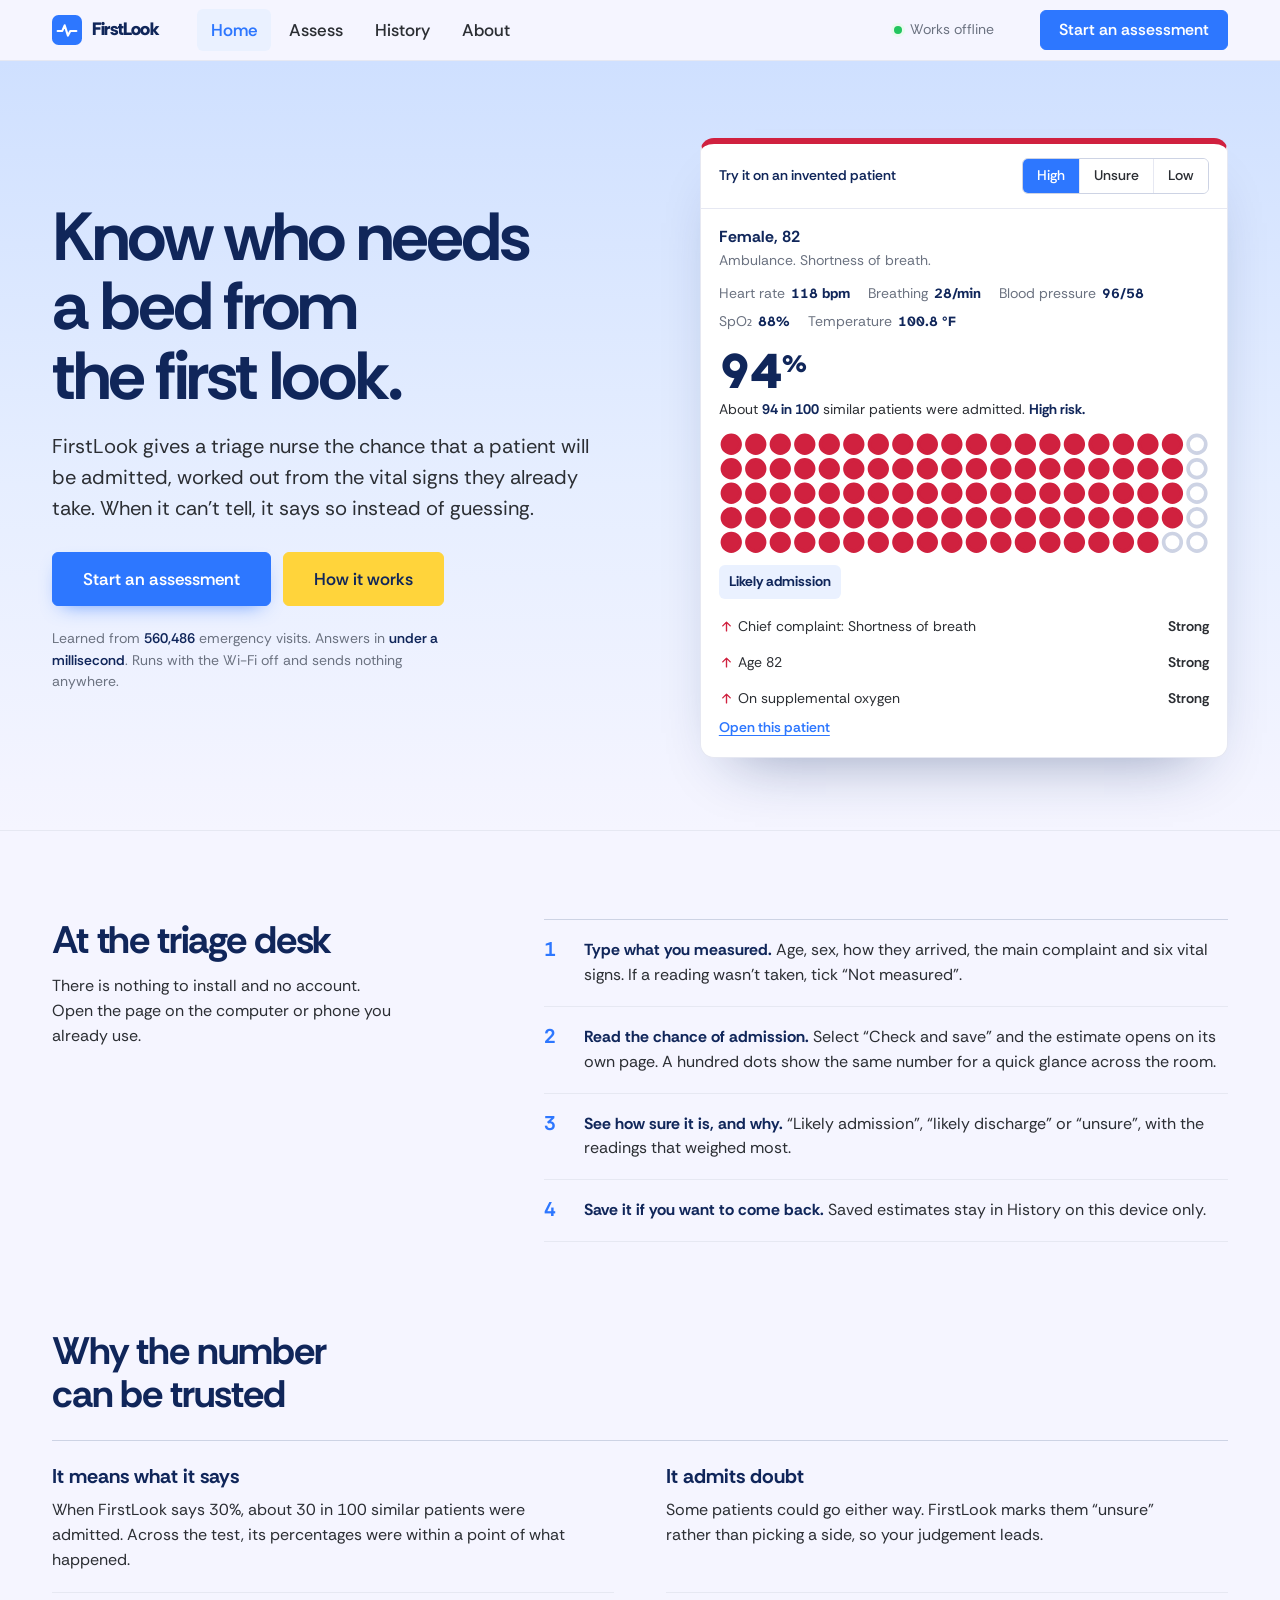
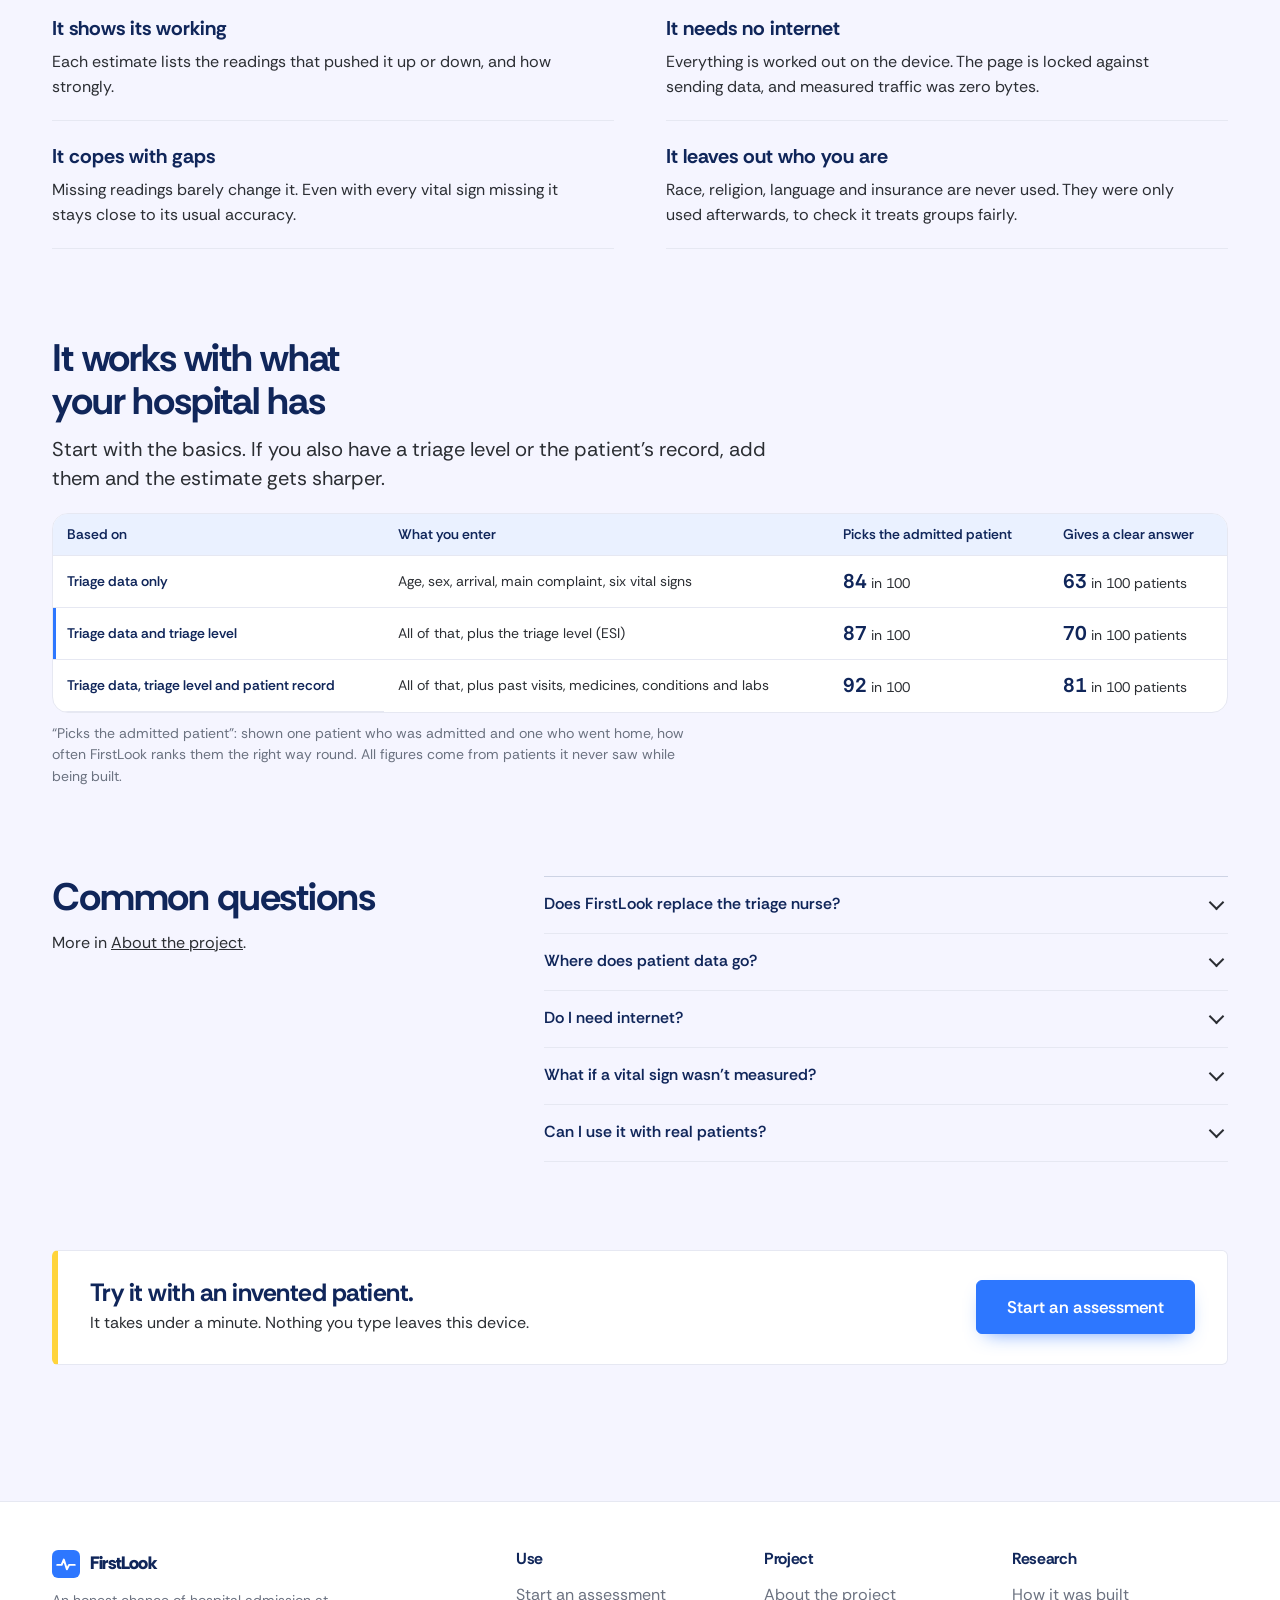
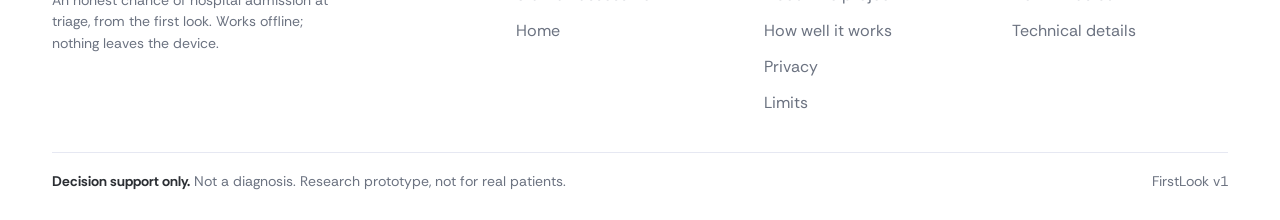
==== commit 715ee425: "Separate Assess and Result pages - Assess: form plus a readiness checklist; "Check and save" saves t" ====
--- a/frontend/index.html
+++ b/frontend/index.html
@@ -28,6 +28,7 @@
   <symbol id="i-bed" viewBox="0 0 24 24"><path d="M3 18V6M3 14h18v4M21 14v-2a3 3 0 00-3-3h-7v5" fill="none" stroke="currentColor" stroke-width="1.9" stroke-linecap="round" stroke-linejoin="round"/><circle cx="7" cy="10.5" r="2" fill="none" stroke="currentColor" stroke-width="1.9"/></symbol>
   <symbol id="i-home" viewBox="0 0 24 24"><path d="M4 11l8-7 8 7v9H4z" fill="none" stroke="currentColor" stroke-width="1.9" stroke-linejoin="round"/><path d="M10 20v-5h4v5" fill="none" stroke="currentColor" stroke-width="1.9"/></symbol>
   <symbol id="i-split" viewBox="0 0 24 24"><circle cx="12" cy="12" r="8.5" fill="none" stroke="currentColor" stroke-width="1.9"/><path d="M12 3.5v17" stroke="currentColor" stroke-width="1.9"/><path d="M12 7.5l4.5 4.5M12 12l3.5 3.5M12 4.5l7 7" stroke="currentColor" stroke-width="1.3"/></symbol>
+  <symbol id="i-check" viewBox="0 0 24 24"><path d="M5 12.5l4.5 4.5L19 7.5" fill="none" stroke="currentColor" stroke-width="2.2" stroke-linecap="round" stroke-linejoin="round"/></symbol>
 </svg>
 
 <a class="skip" href="#main">Skip to content</a>
@@ -67,7 +68,7 @@
           <div class="array" id="pv-array" aria-hidden="true"></div>
           <p class="demo-verdict" id="pv-verdict"></p>
           <ol class="factors" id="pv-f"></ol>
-          <a class="link" id="pv-open" href="#/assess">Open this patient</a>
+          <a class="link" id="pv-open" href="#/result">Open this patient</a>
         </div>
       </figure>
     </div>
@@ -79,7 +80,7 @@
         <p>There is nothing to install and no account. Open the page on the computer or phone you already use.</p></div>
       <ol class="plain-steps">
         <li><b>Type what you measured.</b> Age, sex, how they arrived, the main complaint and six vital signs. If a reading wasn’t taken, tick “Not measured”.</li>
-        <li><b>Read the chance of admission.</b> It updates as you type. A hundred dots show the same number for a quick glance across the room.</li>
+        <li><b>Read the chance of admission.</b> Select “Check and save” and the estimate opens on its own page. A hundred dots show the same number for a quick glance across the room.</li>
         <li><b>See how sure it is, and why.</b> “Likely admission”, “likely discharge” or “unsure”, with the readings that weighed most.</li>
         <li><b>Save it if you want to come back.</b> Saved estimates stay in History on this device only.</li>
       </ol>
@@ -147,7 +148,7 @@
   <ol class="hlist" id="hlist"></ol>
   <div class="hempty" id="hempty" hidden>
     <p class="big-q">Nothing saved yet</p>
-    <p>When an estimate is ready, choose <b>Save to history</b> in the estimate panel. It will appear here so you can reopen it later.</p>
+    <p>Each time you select <b>Check and save</b>, the estimate is kept here so you can reopen it later.</p>
     <a class="btn primary" href="#/assess">Start an assessment</a>
   </div>
 </section>
@@ -158,7 +159,7 @@
   <form id="pform" class="sheet" novalidate autocomplete="off">
     <div class="sheet-head">
       <h1 id="t-assess">Triage assessment</h1>
-      <p class="lede">Enter what you measured. The estimate updates as you type and nothing leaves this device.</p>
+      <p class="lede">Enter what you measured, then select “Check and save” to see the estimate. Nothing leaves this device.</p>
     </div>
 
     <div class="quick" aria-labelledby="quick-l">
@@ -236,51 +237,83 @@
     </div>
   </form>
 
-  <aside class="panel" id="estimate" aria-labelledby="t-est" tabindex="-1">
-    <div class="tag" id="tag" data-state="empty">
-      <div class="tag-head"><h2 id="t-est">Admission estimate</h2><span class="model" id="mname"></span></div>
-
+  <aside class="panel" id="ready" aria-labelledby="t-ready">
+    <div class="card ready" id="readycard" data-state="empty">
+      <h2 id="t-ready">Before you check</h2>
       <div id="st-empty" class="st">
-        <p class="big-q">Who is in front of you?</p>
-        <p>Fill in the form and the estimate appears here. Still needed:</p>
+        <p>FirstLook needs these. Select one to jump to it.</p>
         <ul class="todo" id="todo"></ul>
-        <details class="howto"><summary>How to read an estimate</summary>
-          <p><b>The number means what it says.</b> 30% means about 30 in 100 similar patients were admitted.</p>
-          <p><b>A confidence check comes with it.</b> It says “likely admission”, “likely discharge”, or “unsure” when the patient could go either way.</p>
-          <p><b>“What moved it”</b> shows what FirstLook weighed most. These are patterns in past patients, not causes.</p></details>
-      </div>
-
+      </div>
       <div id="st-fix" class="st" hidden>
-        <p class="big-q">Check these readings</p>
+        <p>Check these readings first.</p>
         <ul class="todo" id="fixlist"></ul>
       </div>
-
-      <div id="st-result" class="st" hidden>
-        <div class="readout">
-          <p class="pct"><b class="num" id="pct">–</b><span>%</span></p>
-          <p class="pct-say" id="pctsay"></p>
-        </div>
-        <div class="array" id="array" aria-hidden="true"></div>
-        <div class="scale" id="scale" aria-hidden="true"></div>
-        <div class="verdict" id="verdict"><svg class="ic" aria-hidden="true"><use id="vicon" href="#i-split"/></svg><div><p class="v-t" id="conftitle"></p><p class="v-d" id="conftext"></p></div></div>
-        <div class="why">
-          <h3>What moved it</h3>
+      <div id="st-ready" class="st" hidden>
+        <p class="ok-line"><svg class="ic" aria-hidden="true"><use href="#i-check"/></svg>Everything needed is filled in.</p>
+        <p class="hint" id="readyhint">Adding the triage level, or the patient’s record, makes the estimate sharper.</p>
+      </div>
+      <button type="submit" form="pform" class="btn primary block" id="go2">Check and save</button>
+    </div>
+    <p class="disc">Decision support only. Clinical judgement decides.</p>
+  </aside>
+  </div>
+</section>
+
+<!-- ================================================================ RESULT -->
+<section id="result" class="wrap page result" aria-labelledby="t-result" hidden>
+  <div id="res-none" class="hempty">
+    <h1 class="big-q">No estimate yet</h1>
+    <p>Fill in the triage assessment first. The estimate appears here when you select “Check and save”.</p>
+    <a class="btn primary" href="#/assess">Start an assessment</a>
+  </div>
+
+  <div id="res-body" hidden>
+    <header class="res-head">
+      <div>
+        <h1 id="t-result">Admission estimate</h1>
+        <p class="res-who" id="res-who"></p>
+      </div>
+      <div class="res-actions">
+        <a class="btn" href="#/assess" id="res-edit">Edit answers</a>
+        <button type="button" class="btn primary" id="res-new">Next patient</button>
+      </div>
+    </header>
+
+    <div class="res-grid">
+      <div class="tag" id="tag" tabindex="-1">
+        <div id="st-result">
+          <div class="readout">
+            <p class="pct"><b class="num" id="pct">–</b><span>%</span></p>
+            <p class="pct-say" id="pctsay"></p>
+          </div>
+          <div class="array" id="array" aria-hidden="true"></div>
+          <div class="scale" id="scale" aria-hidden="true"></div>
+          <div class="verdict" id="verdict"><svg class="ic" aria-hidden="true"><use id="vicon" href="#i-split"/></svg><div><p class="v-t" id="conftitle"></p><p class="v-d" id="conftext"></p></div></div>
+          <dl class="meta"><div><dt>Based on</dt><dd id="mtier"></dd></div><div><dt>Worked out on</dt><dd id="mengine"></dd></div><div><dt>Took</dt><dd class="num" id="mms"></dd></div></dl>
+        </div>
+      </div>
+
+      <div class="res-side">
+        <section class="why" aria-labelledby="t-why">
+          <h2 id="t-why">What moved it</h2>
           <ol class="factors" id="factors"></ol>
           <button type="button" class="link" id="morefactors" aria-expanded="false" hidden>Show all factors</button>
           <p class="hint" id="exnote2"></p>
-        </div>
-        <dl class="meta"><div><dt>Based on</dt><dd id="mtier"></dd></div><div><dt>Worked out on</dt><dd id="mengine"></dd></div><div><dt>Took</dt><dd class="num" id="mms"></dd></div></dl>
-        <div class="save">
+        </section>
+        <section class="save" aria-labelledby="t-save">
+          <h2 id="t-save">History</h2>
           <label class="l" for="hnote">Note <span class="hint">optional, e.g. bay or initials</span></label>
           <div class="save-row"><input id="hnote" type="text" maxlength="60" autocomplete="off"><button type="button" class="btn sun" id="hsave">Save to history</button></div>
           <p class="hint" id="hsaved" hidden></p>
-        </div>
-      </div>
-    </div>
-    <p class="disc">Decision support only. Clinical judgement decides.</p>
-  </aside>
-  </div>
-  <a class="peek" id="peek" href="#estimate" hidden><span id="peektext"></span><b>View estimate</b></a>
+        </section>
+        <details class="entered">
+          <summary>What was entered</summary>
+          <dl id="res-input"></dl>
+        </details>
+      </div>
+    </div>
+    <p class="disc">Decision support only. Not a diagnosis. Clinical judgement decides.</p>
+  </div>
 </section>
 
 <!-- ================================================================ ABOUT: the whole project in plain words -->
@@ -311,7 +344,7 @@
     <ol class="steps">
       <li><b>The nurse enters what they measured.</b> Age, sex, how the patient arrived, the main complaint, and six vital signs. A reading that wasn’t taken can be marked “Not measured”.</li>
       <li><b>FirstLook compares the patient with past ones.</b> It has learned from over half a million earlier emergency visits which patterns tended to end in admission.</li>
-      <li><b>It shows a chance of admission and how sure it is.</b> The estimate updates as you type, together with the main reasons behind it.</li>
+      <li><b>It shows a chance of admission and how sure it is.</b> Each estimate comes with the main reasons behind it, and is saved to History on this device.</li>
       <li><b>The nurse decides.</b> FirstLook is a second opinion, never the decision.</li>
     </ol>
   </section>
--- a/frontend/css/app.css
+++ b/frontend/css/app.css
@@ -558,3 +558,47 @@
 }
 @media (prefers-reduced-motion: reduce) { *, *::before, *::after { transition: none !important; animation: none !important; } }
 @media print { .top, .quick, .form-foot, .peek, .toast, .foot { display: none !important; } .workspace { grid-template-columns: 1fr 1fr; } .panel { position: static; } }
+
+/* ---------------------------------------------------------------- assess: readiness checklist */
+.ready { background: var(--sheet); border: 1px solid var(--rule); border-top: 6px solid var(--brand-line); border-radius: var(--r); padding: 20px 22px 22px; transition: border-color .3s; }
+.ready[data-state=ready] { border-top-color: var(--low-fill); }
+.ready[data-state=fix] { border-top-color: var(--high); }
+.ready h2 { font-size: var(--step-1); letter-spacing: -.01em; margin-bottom: 6px; }
+.ok-line { display: flex; align-items: center; gap: 10px; font-weight: 650; color: var(--low); margin-top: 4px; }
+.ok-line .ic { width: 22px; height: 22px; flex: none; padding: 3px; border-radius: 50%; background: var(--low-bg); }
+.ready .hint { margin-top: 10px; }
+.btn.block { width: 100%; justify-content: center; margin-top: 18px; }
+
+/* ---------------------------------------------------------------- result page */
+.res-head { display: flex; justify-content: space-between; align-items: flex-end; gap: 16px 24px; flex-wrap: wrap; margin-bottom: clamp(20px, 3vw, 32px); }
+.res-head h1 { font-size: var(--step-3); }
+.res-who { color: var(--ink-2); font-size: var(--step-1); margin-top: 6px; max-width: 60ch; }
+.res-actions { display: flex; gap: 10px; flex-wrap: wrap; }
+.res-grid { display: grid; grid-template-columns: minmax(0, 1.1fr) minmax(0, 1fr); gap: clamp(20px, 3vw, 40px); align-items: start; }
+.result .tag { padding: clamp(22px, 3vw, 34px); outline: none; }
+.result .pct b { font-size: clamp(4rem, 9vw, 6.5rem); }
+.result .pct span { font-size: var(--step-3); }
+.result .pct-say { font-size: var(--step-0); max-width: 24ch; }
+.result .array { margin: 26px 0 18px; }
+.result .verdict { margin-top: 20px; }
+.res-side { display: grid; gap: 0; }
+.res-side .why { margin-top: 0; }
+.res-side h2 { font-size: var(--step-1); letter-spacing: -.01em; margin-bottom: 10px; }
+.res-side .save { margin-top: 24px; padding-top: 20px; }
+.entered { margin-top: 20px; border-top: 1px solid var(--rule); padding-top: 8px; }
+.entered summary { cursor: pointer; font-weight: 650; min-height: 40px; display: flex; align-items: center; }
+.entered dl { display: grid; grid-template-columns: 1fr 1fr; gap: 0 20px; margin: 6px 0 0; }
+.entered dl div { display: flex; justify-content: space-between; gap: 12px; padding: 7px 0; border-bottom: 1px solid var(--rule); font-size: var(--step--1); }
+.entered dt { color: var(--muted); }
+.entered dd { margin: 0; font-weight: 650; text-align: right; }
+.result .disc { margin-top: 24px; }
+@media (max-width: 1020px) {
+  .res-grid { grid-template-columns: minmax(0, 1fr); }
+  #go2 { display: none; }
+}
+@media (max-width: 640px) {
+  .res-actions, .res-actions .btn { width: 100%; }
+  .res-actions .btn { justify-content: center; }
+  .entered dl { grid-template-columns: 1fr; }
+}
+@media print { .res-actions { display: none !important; } .res-grid { grid-template-columns: 1fr 1fr; } }
